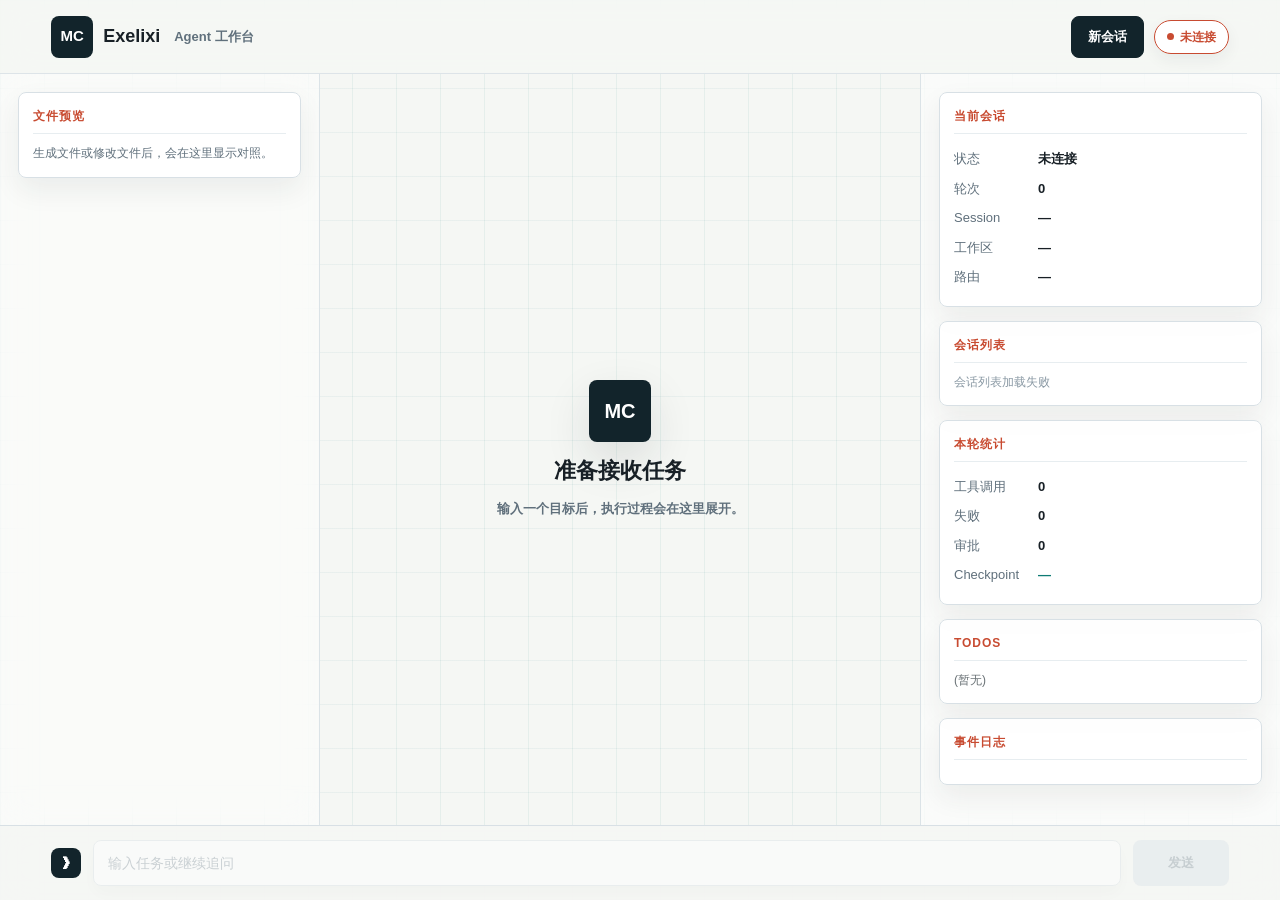
==== web/chat.html @ 1ca197a2 "feat: 集成 Exelixi (MokioAgent) — Agent 策略生成 + 3栏 Web 布局 - 复制 MokioAgent 核心源码到 agent_app/exelixi/ - 新增" ====
<!DOCTYPE html>
<html lang="zh-CN">
<head>
<meta charset="UTF-8">
<meta name="viewport" content="width=device-width,initial-scale=1.0">
<title>Exelixi Web</title>
<style>
/* ── Reset & Base ─────────────────────────────────────── */
*,*::before,*::after{box-sizing:border-box;margin:0;padding:0}
html,body{height:100%;overflow:hidden}
body{
  font-family:system-ui,-apple-system,'Segoe UI',Roboto,'Helvetica Neue',sans-serif;
  font-size:14px;line-height:1.5;
  background:#101113;color:#d7d1c9;
  display:flex;flex-direction:column;
}
::-webkit-scrollbar{width:6px;height:6px}
::-webkit-scrollbar-track{background:#101113}
::-webkit-scrollbar-thumb{background:#3f474b;border-radius:3px}
::-webkit-scrollbar-thumb:hover{background:#5a6468}

/* ── Header ──────────────────────────────────────────── */
#header{
  display:flex;align-items:center;gap:12px;
  padding:8px 16px;height:48px;flex-shrink:0;
  background:#151719;border-bottom:1px solid #2f3437;
}
#header .logo{font-size:20px;color:#7fd6c2;font-weight:700}
#header .title{font-size:16px;font-weight:600;color:#f3ede3}
#header .sub{font-size:12px;color:#9aa4a6;margin-left:4px}
#header .status-badge{
  margin-left:auto;padding:2px 10px;border-radius:10px;
  font-size:11px;font-weight:600;text-transform:uppercase;
}
.status-badge.connecting{background:#f4bf7533;color:#f4bf75}
.status-badge.connected{background:#7fd68a33;color:#7fd68a}
.status-badge.disconnected{background:#ef6f6c33;color:#ef6f6c}
.status-badge.running{background:#7fd6c233;color:#7fd6c2}

/* ── Main Layout ─────────────────────────────────────── */
#main{display:flex;flex:1;min-height:0}
#events{flex:1;overflow-y:auto;padding:0;min-width:0}
#sidebar{
  width:300px;flex-shrink:0;background:#151719;
  border-left:1px solid #2f3437;overflow-y:auto;
  padding:12px 14px;display:flex;flex-direction:column;gap:10px;
}

/* ── Turn Groups ─────────────────────────────────────── */
.turn-group{margin:0;border-bottom:1px solid #25282a}
.turn-group:last-child{border-bottom:none}
.turn-header{
  display:flex;align-items:center;gap:8px;
  padding:6px 16px 4px;font-size:11px;color:#6a7276;
  user-select:none;position:sticky;top:0;z-index:2;
  background:#101113;border-bottom:1px solid #1e2022;
}
.turn-header .turn-dot{width:6px;height:6px;border-radius:50%;background:#3f474b;flex-shrink:0}
.turn-header .turn-dot.active{background:#f4bf75;animation:pulse 1.5s infinite}
.turn-header .turn-dot.done{background:#7fd68a}
@keyframes pulse{0%,100%{opacity:1}50%{opacity:.4}}
.turn-header .turn-label{font-weight:600;color:#9aa4a6}
.turn-header .turn-time{margin-left:auto}
.turn-header .turn-route{color:#7fd6c2;font-size:10px}

/* ── User Message ────────────────────────────────────── */
.user-msg-wrap{padding:8px 16px 4px;display:flex;gap:10px;align-items:flex-start}
.user-msg-wrap .avatar{
  width:28px;height:28px;border-radius:6px;
  background:#f4bf7533;color:#f4bf75;
  display:flex;align-items:center;justify-content:center;
  font-size:13px;font-weight:700;flex-shrink:0;
}
.user-msg-wrap .bubble{
  flex:1;min-width:0;background:#222426;
  border:1px solid #2f3437;border-radius:6px 6px 6px 2px;
  padding:8px 12px;font-size:14px;color:#f3ede3;
  line-height:1.6;white-space:pre-wrap;word-break:break-word;
}
.user-msg-wrap .bubble .msg-meta{
  font-size:11px;color:#6a7276;margin-top:4px;
  display:flex;gap:12px;
}

/* ── Event Area inside turns ─────────────────────────── */
.turn-events{padding:4px 16px 8px}

/* ── Event Cards ─────────────────────────────────────── */
.event-card{
  margin-bottom:6px;border-radius:6px;
  border-left:3px solid #3f474b;
  background:#181a1c;overflow:hidden;
}
.event-card .head{
  display:flex;align-items:center;gap:8px;
  padding:5px 12px;cursor:pointer;
  user-select:none;font-size:12.5px;
}
.event-card .head .icon{font-size:13px;width:16px;text-align:center;flex-shrink:0}
.event-card .head .title{font-weight:500;flex:1;min-width:0;overflow:hidden;text-overflow:ellipsis;white-space:nowrap}
.event-card .head .time{font-size:10px;color:#6a7276;flex-shrink:0}
.event-card .head .expand{color:#6a7276;font-size:11px;transition:transform .15s;flex-shrink:0}
.event-card .head .expand.open{transform:rotate(90deg)}
.event-card .body{
  padding:6px 12px 10px;font-size:12.5px;
  border-top:1px solid #25282a;display:none;
  white-space:pre-wrap;word-break:break-all;
  color:#b7b0a8;max-height:260px;overflow-y:auto;
  line-height:1.6;
}
.event-card .body.open{display:block}

/* event type colors */
.event-card.type-workspace{border-left-color:#7fd6c2}
.event-card.type-intent{border-left-color:#7fd6c2}
.event-card.type-chat{border-left-color:#7fd6c2}
.event-card.type-plan{border-left-color:#f4bf75}
.event-card.type-agent{border-left-color:#c792ea}
.event-card.type-tool_call{border-left-color:#c792ea}
.event-card.type-tool_result{border-left-color:#7fd68a}
.event-card.type-tool_result-error{border-left-color:#ef6f6c}
.event-card.type-handoff{border-left-color:#f4bf75}
.event-card.type-context{border-left-color:#f4bf75}
.event-card.type-memory{border-left-color:#7fd6c2}
.event-card.type-checkpoint{border-left-color:#f4bf75}
.event-card.type-trace{border-left-color:#7fd68a}
.event-card.type-final{border-left-color:#7fd68a}
.event-card.type-verifier{border-left-color:#7fd68a}
.event-card.type-verifier-fail{border-left-color:#ef6f6c}
.event-card.type-search{border-left-color:#7fd6c2}
.event-card.type-session{border-left-color:#7fd6c2}
.event-card.type-error{border-left-color:#ef6f6c}
.event-card.type-done{border-left-color:#7fd68a}

/* table inside event body */
.event-card .body table{border-collapse:collapse;width:100%;margin:4px 0;font-size:11px}
.event-card .body table th,.event-card .body table td{padding:2px 5px;text-align:left;border:1px solid #25282a}
.event-card .body table th{background:#1e2022;color:#9aa4a6;font-weight:600}

/* ── Turn Footer ─────────────────────────────────────── */
.turn-footer{
  padding:4px 16px 8px;font-size:11px;color:#6a7276;
  display:flex;align-items:center;gap:6px;
}
.turn-footer .dot{width:5px;height:5px;border-radius:50%}
.turn-footer .dot.done{background:#7fd68a}
.turn-footer .dot.fail{background:#ef6f6c}

/* ── Sidebar ─────────────────────────────────────────── */
.side-section{margin-bottom:4px}
.side-section h3{
  font-size:11px;font-weight:600;text-transform:uppercase;
  color:#6a7276;margin-bottom:6px;letter-spacing:.5px;
  padding-bottom:4px;border-bottom:1px solid #25282a;
}
.side-row{display:flex;padding:2px 0;font-size:13px}
.side-row .label{color:#9aa4a6;width:90px;flex-shrink:0}
.side-row .value{color:#d7d1c9;word-break:break-all}
.side-row .value.green{color:#7fd68a}
.side-row .value.yellow{color:#f4bf75}
.side-row .value.red{color:#ef6f6c}
.side-row .value.cyan{color:#7fd6c2}

.todo-item{display:flex;gap:6px;padding:2px 0;font-size:12.5px}
.todo-item .mark{width:16px;flex-shrink:0;text-align:center}
.todo-item .todo-text{flex:1;min-width:0}
.todo-item.done .todo-text{text-decoration:line-through;color:#6a7276}
.todo-item.active .mark{color:#f4bf75}
.todo-item.done .mark{color:#7fd68a}
.todo-item.pending .mark{color:#6a7276}

/* event log in sidebar */
#event-log .log-entry{
  font-size:10.5px;padding:1.5px 0;
  color:#6a7276;overflow:hidden;text-overflow:ellipsis;white-space:nowrap;
}
#event-log .log-entry .lt{color:#9aa4a6}

/* ── Input Area ──────────────────────────────────────── */
#input-area{
  display:flex;align-items:center;gap:8px;
  padding:10px 16px;flex-shrink:0;
  background:#151719;border-top:1px solid #2f3437;
}
#input-area .prompt{color:#7fd6c2;font-weight:700;font-size:16px}
#task-input{
  flex:1;background:#1e2022;color:#f3ede3;
  border:1px solid #3f474b;border-radius:6px;
  padding:8px 12px;font-size:14px;outline:none;
  font-family:inherit;
}
#task-input:focus{border-color:#7fd6c2}
#task-input:disabled{opacity:.4}
#send-btn{
  background:#2f3437;color:#d7d1c9;border:none;
  border-radius:6px;padding:8px 16px;
  cursor:pointer;font-size:13px;font-weight:500;
  transition:background .15s;white-space:nowrap;
}
#send-btn:hover:not(:disabled){background:#3f474b}
#send-btn:disabled{opacity:.4;cursor:default}

/* ── Approval Modal ──────────────────────────────────── */
.modal-overlay{
  display:none;position:fixed;inset:0;z-index:1000;
  background:#00000080;align-items:center;justify-content:center;
}
.modal-overlay.open{display:flex}
.modal-box{
  background:#1e2022;border:1px solid #3f474b;
  border-radius:10px;padding:24px;width:520px;max-width:90vw;
  box-shadow:0 8px 32px #00000066;
}
.modal-box h2{font-size:16px;color:#f4bf75;margin-bottom:12px;display:flex;align-items:center;gap:8px}
.modal-box .field{margin-bottom:12px}
.modal-box .field-label{font-size:11px;color:#9aa4a6;text-transform:uppercase;margin-bottom:4px}
.modal-box .field-value{
  background:#101113;border-radius:6px;padding:8px 10px;
  font-family:ui-monospace,'SF Mono','Cascadia Code','Consolas',monospace;
  font-size:13px;white-space:pre-wrap;word-break:break-all;color:#d7d1c9;
}
.modal-box .modal-actions{display:flex;gap:10px;justify-content:flex-end;margin-top:16px}
.modal-box .modal-actions button{
  padding:8px 20px;border:none;border-radius:6px;
  font-size:14px;font-weight:500;cursor:pointer;
}
.btn-approve{background:#7fd68a;color:#101113}
.btn-approve:hover{background:#6bc478}
.btn-reject{background:#ef6f6c;color:#fff}
.btn-reject:hover{background:#e05552}

/* ── Empty State ─────────────────────────────────────── */
.empty-state{
  display:flex;flex-direction:column;align-items:center;
  justify-content:center;height:100%;color:#6a7276;gap:6px;
  padding:20px;
}
.empty-state .big{font-size:42px}
.empty-state .title{font-size:17px;font-weight:600;color:#7fd6c2}
.empty-state .hint{font-size:13px;max-width:380px;text-align:center;line-height:1.6;color:#9aa4a6}
.empty-state .hint kbd{
  background:#25282a;padding:1px 6px;border-radius:4px;
  font-size:12px;font-family:inherit;color:#b7b0a8;
}
.empty-state .shortcuts{
  display:flex;gap:12px;margin-top:4px;flex-wrap:wrap;justify-content:center;
}
.empty-state .shortcuts .sc-item{
  font-size:12px;padding:3px 10px;border-radius:4px;
  background:#1e2022;color:#6a7276;
}

/* ── Session indicator ───────────────────────────────── */
#session-bar{
  display:none;padding:4px 16px;font-size:11px;
  background:#151719;border-bottom:1px solid #2f3437;
  color:#6a7276;gap:16px;align-items:center;
}
#session-bar.show{display:flex}
#session-bar .sb-label{color:#9aa4a6}
#session-bar .sb-value{color:#7fd6c2}

/* ── Responsive ──────────────────────────────────────── */
@media(max-width:768px){
  #sidebar{display:none}
  #header .sub{display:none}
  .user-msg-wrap{padding:8px 10px 2px}
  .turn-events{padding:2px 10px 6px}
}

/* ── Modern workbench refresh ────────────────────────── */
:root{
  --bg:#0f1115;
  --panel:#171a20;
  --panel-2:#1d222b;
  --surface:#222833;
  --surface-soft:#151922;
  --line:#2b3340;
  --line-soft:#222936;
  --text:#edf1f5;
  --muted:#96a1ae;
  --faint:#687482;
  --cyan:#5fd2c2;
  --green:#79d887;
  --amber:#f0bc65;
  --red:#ee746f;
  --violet:#b894f6;
  --blue:#77a7ff;
  --shadow:0 22px 60px #0000004d;
}
body{
  background:
    radial-gradient(circle at top left,#1f3440 0,#12161d 34%,var(--bg) 72%);
  color:var(--text);
}
::-webkit-scrollbar-track{background:transparent}
::-webkit-scrollbar-thumb{background:#3a4654;border-radius:999px}
::-webkit-scrollbar-thumb:hover{background:#4f5d6b}
#header{
  height:64px;
  padding:0 22px;
  gap:10px;
  background:#12161df2;
  border-bottom:1px solid var(--line);
  box-shadow:0 1px 0 #ffffff08 inset;
}
#header .logo{
  width:34px;
  height:34px;
  border-radius:8px;
  display:inline-flex;
  align-items:center;
  justify-content:center;
  background:linear-gradient(145deg,#5fd2c2,#77a7ff);
  color:#081216;
  font-size:16px;
  font-weight:800;
  letter-spacing:0;
  box-shadow:0 10px 28px #5fd2c229;
}
#header .title{font-size:17px;letter-spacing:0;color:var(--text)}
#header .sub{color:var(--muted);font-size:12px}
#header .status-badge{
  display:inline-flex;
  align-items:center;
  gap:6px;
  min-height:26px;
  padding:0 11px;
  border:1px solid currentColor;
  border-radius:999px;
  text-transform:none;
  letter-spacing:0;
}
.status-badge::before{
  content:"";
  width:7px;
  height:7px;
  border-radius:999px;
  background:currentColor;
}
.status-badge.connecting{background:#f0bc651f;color:var(--amber)}
.status-badge.connected{background:#79d8871f;color:var(--green)}
.status-badge.disconnected{background:#ee746f1f;color:var(--red)}
.status-badge.running{background:#5fd2c21f;color:var(--cyan)}
.header-action{
  margin-left:auto;
  height:32px;
  padding:0 12px;
  border:1px solid var(--line);
  border-radius:8px;
  background:#171c25;
  color:var(--text);
  cursor:pointer;
  font:inherit;
  font-size:12px;
}
.header-action:hover{border-color:var(--cyan);color:var(--cyan)}
#header .header-action + .status-badge{margin-left:0}
#session-bar{
  padding:8px 22px;
  background:#141922;
  border-bottom:1px solid var(--line-soft);
  color:var(--muted);
}
#session-bar .sb-value{
  color:var(--cyan);
  font-family:ui-monospace,SFMono-Regular,Menlo,Consolas,monospace;
}
#main{background:#0f111580}
#events{
  padding:18px clamp(12px,2vw,28px);
  scroll-behavior:smooth;
}
#sidebar{
  width:340px;
  padding:18px;
  gap:14px;
  background:#12161df5;
  border-left:1px solid var(--line);
  box-shadow:-18px 0 44px #00000026;
}
.turn-group{
  max-width:980px;
  margin:0 auto 16px;
  border:1px solid var(--line);
  border-radius:8px;
  overflow:hidden;
  background:#141922d9;
  box-shadow:var(--shadow);
}
.turn-header{
  top:-18px;
  padding:10px 14px;
  background:#171d26f7;
  border-bottom:1px solid var(--line-soft);
  color:var(--muted);
}
.turn-header .turn-dot{
  width:8px;
  height:8px;
  background:var(--faint);
}
.turn-header .turn-dot.active{background:var(--amber)}
.turn-header .turn-dot.done{background:var(--green)}
.turn-header .turn-label{font-size:12px;color:var(--text)}
.turn-header .turn-time{font-family:ui-monospace,SFMono-Regular,Menlo,Consolas,monospace}
.turn-header .turn-route{
  color:var(--blue);
  background:#77a7ff1a;
  border:1px solid #77a7ff33;
  border-radius:999px;
  padding:2px 8px;
}
.user-msg-wrap{padding:16px 16px 8px;gap:12px}
.user-msg-wrap .avatar{
  width:32px;
  height:32px;
  border-radius:8px;
  background:#f0bc6526;
  color:var(--amber);
  border:1px solid #f0bc6540;
}
.user-msg-wrap .bubble{
  background:var(--panel-2);
  border:1px solid var(--line);
  border-radius:8px;
  color:var(--text);
  padding:11px 13px;
  box-shadow:0 1px 0 #ffffff08 inset;
}
.user-msg-wrap .bubble .msg-meta{color:var(--faint)}
.turn-events{padding:8px 16px 16px}
.event-card{
  margin-bottom:9px;
  border:1px solid var(--line-soft);
  border-left-width:4px;
  border-radius:8px;
  background:var(--surface-soft);
  box-shadow:0 1px 0 #ffffff08 inset;
}
.event-card .head{
  min-height:40px;
  padding:8px 12px;
  font-size:13px;
}
.event-card .head:hover{background:#ffffff05}
.event-card .head .icon{
  width:22px;
  height:22px;
  border-radius:6px;
  display:inline-flex;
  align-items:center;
  justify-content:center;
  background:#ffffff0a;
  font-size:12px;
}
.event-card .head .title{color:var(--text);font-weight:600}
.event-card .head .visibility-badge{
  flex-shrink:0;
  padding:1px 6px;
  border:1px solid var(--line);
  border-radius:999px;
  color:var(--faint);
  font-size:10px;
}
.event-card .head .time{
  color:var(--faint);
  font-family:ui-monospace,SFMono-Regular,Menlo,Consolas,monospace;
}
.event-card .head .expand{font-size:10px;color:var(--muted)}
.event-card.internal{
  opacity:.72;
  background:#11161d;
}
.event-card.internal .head{
  min-height:32px;
  padding:6px 10px;
}
.event-card.internal .head .title{
  color:var(--muted);
  font-weight:500;
}
.event-card.internal .body{
  color:#aab4bf;
}
.event-card.internal-bucket{
  border-left-color:var(--line);
}
.event-card.internal-bucket .head .icon{
  background:#ffffff08;
}
.progress-card{
  margin:8px 16px 10px;
  padding:12px;
  border:1px solid var(--line);
  border-radius:8px;
  background:#111821;
}
.progress-card .progress-title{
  display:flex;
  justify-content:space-between;
  gap:12px;
  color:var(--text);
  font-size:13px;
  font-weight:700;
}
.progress-card .progress-detail{
  margin-top:8px;
  color:var(--muted);
  font-size:12px;
}
.progress-steps{
  display:grid;
  grid-template-columns:repeat(5,1fr);
  gap:6px;
  margin-top:10px;
}
.progress-step{
  min-width:0;
  padding:6px 7px;
  border:1px solid var(--line-soft);
  border-radius:8px;
  color:var(--faint);
  background:#0f131a;
  font-size:11px;
  text-align:center;
  white-space:nowrap;
  overflow:hidden;
  text-overflow:ellipsis;
}
.progress-step.done{
  border-color:#79d88766;
  color:var(--green);
  background:#79d88714;
}
.progress-step.active{
  border-color:#5fd2c266;
  color:var(--cyan);
  background:#5fd2c214;
}
.assistant-msg-wrap{
  padding:6px 16px 16px;
  display:flex;
  gap:12px;
  align-items:flex-start;
}
.assistant-msg-wrap .avatar{
  width:32px;
  height:32px;
  border-radius:8px;
  display:flex;
  align-items:center;
  justify-content:center;
  flex-shrink:0;
  border:1px solid #5fd2c240;
  background:#5fd2c214;
  color:var(--cyan);
  font-size:12px;
  font-weight:700;
}
.assistant-msg-wrap .bubble{
  flex:1;
  min-width:0;
  background:#171c25;
  border:1px solid var(--line);
  border-radius:8px;
  color:#dce4ec;
  padding:12px 14px;
  line-height:1.65;
  white-space:pre-wrap;
  word-break:break-word;
}
.event-card .body{
  padding:12px 14px 14px;
  background:#0f131a;
  border-top:1px solid var(--line-soft);
  color:#cbd4df;
  font-family:ui-monospace,SFMono-Regular,Menlo,Consolas,monospace;
  font-size:12px;
  line-height:1.65;
  max-height:340px;
}
.event-card.type-workspace,
.event-card.type-intent,
.event-card.type-chat,
.event-card.type-memory,
.event-card.type-search,
.event-card.type-session{border-left-color:var(--cyan)}
.event-card.type-plan,
.event-card.type-handoff,
.event-card.type-context,
.event-card.type-checkpoint{border-left-color:var(--amber)}
.event-card.type-agent,
.event-card.type-tool_call{border-left-color:var(--violet)}
.event-card.type-tool_result,
.event-card.type-trace,
.event-card.type-final,
.event-card.type-verifier,
.event-card.type-done{border-left-color:var(--green)}
.event-card.type-tool_result-error,
.event-card.type-verifier-fail,
.event-card.type-error{border-left-color:var(--red)}
.turn-footer{
  padding:10px 16px 14px;
  color:var(--muted);
  border-top:1px solid var(--line-soft);
}
.turn-footer .dot{width:7px;height:7px}
.turn-footer .dot.done{background:var(--green)}
.turn-footer .dot.fail{background:var(--red)}
.session-separator{
  max-width:980px;
  margin:0 auto 16px;
  padding:10px 14px;
  text-align:center;
  color:var(--muted);
  font-size:12px;
  border:1px dashed var(--line);
  border-radius:8px;
  background:#14192299;
}
.side-section{
  margin:0;
  padding:13px;
  border:1px solid var(--line);
  border-radius:8px;
  background:#171c25;
}
.side-section h3{
  margin-bottom:10px;
  padding-bottom:8px;
  border-bottom:1px solid var(--line-soft);
  color:var(--muted);
  letter-spacing:0;
}
.side-row{
  align-items:flex-start;
  gap:12px;
  padding:5px 0;
}
.side-row .label{width:76px;color:var(--faint)}
.side-row .value{color:var(--text)}
.side-row .value.cyan{color:var(--cyan)}
.todo-item{
  gap:8px;
  padding:6px 0;
  border-bottom:1px solid #ffffff08;
}
.todo-item:last-child{border-bottom:0}
.todo-item .mark{width:18px}
.todo-item.done .todo-text{color:var(--faint)}
.todo-item.active .mark{color:var(--amber)}
.todo-item.done .mark{color:var(--green)}
.todo-item.pending .mark{color:var(--faint)}
#event-log .log-entry{
  padding:4px 0;
  color:var(--muted);
  border-bottom:1px solid #ffffff08;
}
#event-log .log-entry:last-child{border-bottom:0}
#event-log .log-entry .lt{color:var(--cyan)}
.empty-inline{
  color:var(--faint);
  font-size:12px;
}
.session-list{
  display:flex;
  flex-direction:column;
  gap:8px;
}
.session-item{
  width:100%;
  padding:9px;
  border:1px solid var(--line-soft);
  border-radius:8px;
  background:#11161f;
  color:var(--text);
  text-align:left;
  cursor:pointer;
  font:inherit;
}
.session-item:hover{border-color:#5fd2c266;background:#151c27}
.session-item.active{
  border-color:var(--cyan);
  background:#5fd2c214;
}
.session-item .session-title{
  overflow:hidden;
  text-overflow:ellipsis;
  white-space:nowrap;
  font-size:12px;
  font-weight:600;
}
.session-item .session-meta{
  display:flex;
  gap:8px;
  margin-top:4px;
  color:var(--faint);
  font-size:11px;
}
.history-turn{
  max-width:980px;
  margin:0 auto 12px;
  display:flex;
  gap:10px;
  align-items:flex-start;
}
.history-turn .history-role{
  width:34px;
  height:34px;
  border-radius:8px;
  display:flex;
  align-items:center;
  justify-content:center;
  flex:0 0 auto;
  border:1px solid var(--line);
  color:var(--muted);
  background:#171c25;
  font-size:12px;
  font-weight:700;
}
.history-turn.user .history-role{
  color:var(--amber);
  border-color:#f0bc6540;
  background:#f0bc6514;
}
.history-turn.assistant .history-role{
  color:var(--cyan);
  border-color:#5fd2c240;
  background:#5fd2c214;
}
.history-turn .history-bubble{
  flex:1;
  min-width:0;
  padding:11px 13px;
  border:1px solid var(--line);
  border-radius:8px;
  background:#171c25;
  color:#dce4ec;
  line-height:1.65;
  white-space:pre-wrap;
  word-break:break-word;
}
.history-turn .history-meta{
  margin-top:6px;
  color:var(--faint);
  font-size:11px;
}
#input-area{
  padding:14px 22px;
  gap:12px;
  background:#12161df5;
  border-top:1px solid var(--line);
  box-shadow:0 -18px 44px #0000002e;
}
#input-area .prompt{
  width:30px;
  height:30px;
  border-radius:8px;
  display:inline-flex;
  align-items:center;
  justify-content:center;
  background:#5fd2c21a;
  color:var(--cyan);
}
#task-input{
  height:42px;
  background:#171c25;
  border:1px solid var(--line);
  border-radius:8px;
  color:var(--text);
  padding:0 14px;
  box-shadow:0 1px 0 #ffffff08 inset;
}
#task-input::placeholder{color:var(--faint)}
#task-input:focus{
  border-color:var(--cyan);
  box-shadow:0 0 0 3px #5fd2c21f;
}
#send-btn{
  min-width:90px;
  height:42px;
  border-radius:8px;
  background:var(--cyan);
  color:#071312;
  font-weight:700;
  box-shadow:0 12px 28px #5fd2c229;
}
#send-btn:hover:not(:disabled){background:#79dfd1}
#send-btn:disabled{background:#303844;color:var(--faint);box-shadow:none}
.modal-overlay{background:#07090dcc;backdrop-filter:blur(8px)}
.modal-box{
  background:#171c25;
  border:1px solid var(--line);
  border-radius:8px;
  box-shadow:var(--shadow);
}
.modal-box h2{color:var(--amber)}
.modal-box .field-label{color:var(--muted);letter-spacing:0}
.modal-box .field-value{
  background:#0f131a;
  border:1px solid var(--line-soft);
  color:#dce4ec;
}
.btn-approve{background:var(--green);color:#07100a}
.btn-approve:hover{background:#8ee79a}
.btn-reject{background:#ee746f;color:#fff}
.btn-reject:hover{background:#ff8580}
.empty-state{
  min-height:100%;
  height:auto;
  gap:12px;
  color:var(--muted);
}
.empty-state .big{
  width:62px;
  height:62px;
  border-radius:16px;
  display:flex;
  align-items:center;
  justify-content:center;
  background:linear-gradient(145deg,#5fd2c2,#77a7ff);
  color:#071312;
  font-size:20px;
  font-weight:900;
  box-shadow:0 20px 50px #5fd2c229;
}
.empty-state .title{font-size:22px;color:var(--text)}
.empty-state .hint{max-width:430px;color:var(--muted)}
.empty-state .shortcuts .sc-item{
  background:#171c25;
  border:1px solid var(--line);
  border-radius:8px;
  color:var(--muted);
}
.empty-state .hint kbd,
.empty-state .shortcuts kbd{
  background:#0f131a;
  border:1px solid var(--line);
  border-radius:5px;
  color:var(--text);
}
@media(max-width:900px){
  #events{padding:12px}
  #sidebar{display:none}
  #header{padding:0 14px}
  #input-area{padding:12px}
}
@media(max-width:560px){
  #header{height:58px}
  #header .title{font-size:15px}
  #header .status-badge{padding:0 8px;font-size:10px}
  .turn-group{margin-bottom:12px}
  .turn-header{top:-12px;flex-wrap:wrap}
  .turn-header .turn-time{margin-left:0}
  .user-msg-wrap{padding:12px 12px 6px}
  .user-msg-wrap .avatar{display:none}
  .turn-events{padding:6px 12px 12px}
  #input-area .prompt{display:none}
  #send-btn{min-width:76px}
}

/* ── Portfolio-inspired light theme ───────────────────── */
:root{
  color-scheme:light;
  --ink:#182026;
  --muted:#60707c;
  --line:#d8e0e5;
  --panel:#ffffff;
  --soft:#f5f7f4;
  --accent:#0f7b75;
  --accent-2:#c84b31;
  --accent-3:#e8b33d;
  --deep:#12242b;
  --shadow:0 18px 46px rgba(22,36,43,.12);
  --shadow-hover:0 24px 62px rgba(22,36,43,.18);
  --bg:var(--soft);
  --panel-2:#ffffff;
  --surface:#ffffff;
  --surface-soft:#f7faf8;
  --line-soft:#e7edf0;
  --text:var(--ink);
  --faint:#8a99a4;
  --cyan:var(--accent);
  --green:#26845d;
  --amber:var(--accent-3);
  --red:var(--accent-2);
  --violet:#5966a8;
  --blue:#326c9f;
}
html,body{background:var(--soft)}
body{
  color:var(--ink);
  background:
    linear-gradient(90deg,rgba(15,123,117,.07) 1px,transparent 1px),
    linear-gradient(rgba(15,123,117,.055) 1px,transparent 1px),
    var(--soft);
  background-size:44px 44px;
  font-family:"Inter","Segoe UI","PingFang SC","Microsoft YaHei",Arial,sans-serif;
}
::-webkit-scrollbar-thumb{background:#b9c8cf;border-radius:999px}
::-webkit-scrollbar-thumb:hover{background:#8ea3ad}
#header{
  height:74px;
  padding:16px clamp(18px,4vw,64px);
  background:rgba(245,247,244,.88);
  border-bottom:1px solid rgba(216,224,229,.8);
  box-shadow:none;
  backdrop-filter:blur(16px);
}
#header .logo{
  width:42px;
  height:42px;
  border-radius:8px;
  color:#fff;
  background:var(--deep);
  box-shadow:none;
  font-size:15px;
  font-weight:800;
}
#header .title{
  color:var(--ink);
  font-size:18px;
  font-weight:820;
}
#header .sub{
  color:var(--muted);
  font-size:13px;
  font-weight:650;
}
.header-action{
  min-height:42px;
  padding:0 16px;
  border:1px solid var(--deep);
  border-radius:8px;
  background:var(--deep);
  color:#fff;
  font-size:13px;
  font-weight:760;
  transition:transform 180ms ease,box-shadow 180ms ease,background 180ms ease,color 180ms ease;
}
.header-action:hover{
  transform:translateY(-2px);
  border-color:var(--deep);
  color:#fff;
  box-shadow:0 10px 24px rgba(18,36,43,.12);
}
#header .status-badge{
  min-height:34px;
  padding:0 12px;
  border-radius:999px;
  background:#fff;
  font-size:12px;
  font-weight:760;
  box-shadow:0 6px 16px rgba(22,36,43,.06);
}
.status-badge.connecting{background:rgba(232,179,61,.16);color:#8c6613}
.status-badge.connected{background:rgba(15,123,117,.12);color:var(--accent)}
.status-badge.disconnected{background:rgba(200,75,49,.12);color:var(--accent-2)}
.status-badge.running{background:rgba(15,123,117,.16);color:var(--accent)}
#session-bar{
  padding:8px clamp(18px,4vw,64px);
  background:rgba(255,255,255,.74);
  border-bottom:1px solid var(--line);
  color:var(--muted);
}
#session-bar .sb-value{color:var(--accent)}
#main{background:transparent}
#events{
  padding:22px clamp(18px,5vw,72px);
}
#sidebar{
  width:360px;
  padding:18px;
  background:rgba(255,255,255,.54);
  border-left:1px solid rgba(216,224,229,.9);
  box-shadow:none;
  backdrop-filter:blur(16px);
}
.turn-group{
  max-width:1040px;
  border:1px solid var(--line);
  border-radius:8px;
  background:rgba(255,255,255,.9);
  box-shadow:var(--shadow);
  transition:box-shadow 220ms ease,transform 220ms ease,border-color 220ms ease;
}
.turn-group:hover{
  border-color:rgba(15,123,117,.28);
  box-shadow:var(--shadow-hover);
}
.turn-header{
  top:-22px;
  padding:12px 16px;
  background:linear-gradient(135deg,rgba(18,36,43,.96),rgba(15,123,117,.9));
  border-bottom:0;
  color:rgba(255,255,255,.78);
}
.turn-header .turn-dot{background:rgba(255,255,255,.45)}
.turn-header .turn-dot.active{background:var(--accent-3)}
.turn-header .turn-dot.done{background:#8bd3a9}
.turn-header .turn-label{color:#fff;font-weight:800}
.turn-header .turn-route{
  color:#fff;
  background:rgba(255,255,255,.12);
  border-color:rgba(255,255,255,.28);
}
.user-msg-wrap,.assistant-msg-wrap{padding:18px 18px 10px}
.user-msg-wrap .avatar,
.assistant-msg-wrap .avatar{
  border-radius:8px;
  box-shadow:none;
}
.user-msg-wrap .avatar{
  color:#fff;
  border-color:transparent;
  background:linear-gradient(135deg,var(--accent-3),var(--accent-2));
}
.assistant-msg-wrap .avatar{
  color:#fff;
  border-color:transparent;
  background:linear-gradient(135deg,var(--accent),var(--deep));
}
.user-msg-wrap .bubble,
.assistant-msg-wrap .bubble{
  background:#fff;
  border:1px solid var(--line);
  color:#354650;
  box-shadow:0 12px 28px rgba(22,36,43,.07);
}
.assistant-msg-wrap .bubble{background:linear-gradient(135deg,#fff,#f7faf8)}
.assistant-msg-wrap .bubble.markdown-body,.history-bubble.markdown-body{white-space:normal}
.markdown-body{
  line-height:1.65;
  overflow-wrap:anywhere;
}
.markdown-body h1,.markdown-body h2,.markdown-body h3{
  margin:12px 0 8px;
  color:var(--ink);
  font-weight:800;
  line-height:1.25;
}
.markdown-body h1{font-size:20px}
.markdown-body h2{font-size:17px}
.markdown-body h3{font-size:15px}
.markdown-body p{margin:8px 0}
.markdown-body ul,.markdown-body ol{margin:8px 0 8px 20px;padding:0}
.markdown-body li{margin:4px 0}
.markdown-body pre{
  margin:10px 0;
  padding:12px;
  border:1px solid var(--line);
  border-radius:8px;
  background:#f7faf8;
  overflow:auto;
}
.markdown-body code{
  font-family:ui-monospace,SFMono-Regular,Consolas,"Liberation Mono",monospace;
  font-size:.92em;
}
.markdown-body :not(pre)>code{
  padding:1px 5px;
  border:1px solid var(--line);
  border-radius:6px;
  background:#f7faf8;
}
.markdown-body a{color:var(--accent);font-weight:700;text-decoration:none}
.markdown-body a:hover{text-decoration:underline}
.markdown-body img{
  display:block;
  max-width:100%;
  height:auto;
  margin:10px 0;
  border:1px solid var(--line);
  border-radius:8px;
  background:#fff;
}
.markdown-body blockquote{
  margin:10px 0;
  padding:6px 12px;
  border-left:3px solid var(--accent);
  color:var(--muted);
  background:var(--soft);
}
.progress-card{
  margin:10px 18px 12px;
  padding:16px;
  border:1px solid var(--line);
  background:#fff;
  box-shadow:0 12px 28px rgba(22,36,43,.07);
}
.progress-card .progress-title{color:var(--ink)}
.progress-card .progress-detail{color:var(--muted);font-weight:650}
.progress-step{
  border-color:var(--line);
  background:var(--soft);
  color:var(--muted);
  font-weight:760;
}
.progress-step.done{
  border-color:rgba(15,123,117,.26);
  color:var(--accent);
  background:rgba(15,123,117,.08);
}
.progress-step.active{
  border-color:rgba(232,179,61,.56);
  color:#7b5610;
  background:rgba(232,179,61,.16);
}
.turn-events{padding:8px 18px 18px}
.event-card{
  position:relative;
  border:1px solid var(--line);
  border-left-width:4px;
  border-radius:8px;
  background:rgba(255,255,255,.92);
  box-shadow:0 12px 28px rgba(22,36,43,.07);
  transition:transform 220ms ease,box-shadow 220ms ease,border-color 220ms ease;
}
.event-card:hover{
  border-color:rgba(15,123,117,.32);
  box-shadow:var(--shadow-hover);
  transform:translateY(-2px);
}
.event-card .head{min-height:44px;padding:10px 13px}
.event-card .head:hover{background:rgba(15,123,117,.035)}
.event-card .head .icon{
  border-radius:8px;
  background:rgba(15,123,117,.08);
}
.event-card .head .title{color:var(--ink);font-weight:800}
.event-card .head .time{color:var(--faint)}
.event-card .head .visibility-badge{
  border-color:var(--line);
  color:var(--muted);
  background:var(--soft);
  font-weight:800;
}
.event-card .body{
  background:#fbfcfa;
  border-top:1px solid var(--line);
  color:#41535c;
}
.event-card.internal{
  opacity:.86;
  background:#f8faf7;
}
.event-card.internal .head .title{color:var(--muted)}
.event-card.type-workspace,
.event-card.type-intent,
.event-card.type-chat,
.event-card.type-memory,
.event-card.type-search,
.event-card.type-session{border-left-color:var(--accent)}
.event-card.type-plan,
.event-card.type-handoff,
.event-card.type-context,
.event-card.type-checkpoint{border-left-color:var(--accent-3)}
.event-card.type-agent,
.event-card.type-tool_call{border-left-color:#6975b8}
.event-card.type-tool_result,
.event-card.type-trace,
.event-card.type-final,
.event-card.type-verifier,
.event-card.type-done{border-left-color:var(--accent)}
.event-card.type-tool_result-error,
.event-card.type-verifier-fail,
.event-card.type-error{border-left-color:var(--accent-2)}
.turn-footer{
  border-top:1px solid var(--line);
  color:var(--muted);
}
.side-section{
  border:1px solid var(--line);
  border-radius:8px;
  background:rgba(255,255,255,.88);
  box-shadow:0 12px 28px rgba(22,36,43,.07);
}
.side-section h3{
  color:var(--accent-2);
  font-size:12px;
  font-weight:800;
  letter-spacing:.08em;
  text-transform:uppercase;
}
.side-row .label{color:var(--muted)}
.side-row .value{color:var(--ink);font-weight:700}
.side-row .value.cyan{color:var(--accent)}
.session-item{
  border-color:var(--line);
  background:#fff;
  box-shadow:0 8px 18px rgba(22,36,43,.05);
  transition:transform 180ms ease,box-shadow 180ms ease,border-color 180ms ease;
}
.session-item:hover{
  border-color:rgba(15,123,117,.35);
  background:#fff;
  transform:translateY(-2px);
  box-shadow:0 14px 30px rgba(22,36,43,.11);
}
.session-item.active{
  border-color:rgba(15,123,117,.45);
  background:rgba(15,123,117,.07);
}
.session-item .session-title{color:var(--ink)}
.session-item .session-meta{color:var(--muted)}
.todo-item{border-bottom:1px solid rgba(216,224,229,.72)}
.todo-item.done .todo-text{color:var(--muted)}
#event-log .log-entry{
  color:var(--muted);
  border-bottom:1px solid rgba(216,224,229,.72);
}
#event-log .log-entry .lt{color:var(--accent)}
.history-turn .history-role{
  border-color:var(--line);
  border-radius:8px;
  background:#fff;
}
.history-turn.user .history-role{
  color:#fff;
  border-color:transparent;
  background:linear-gradient(135deg,var(--accent-3),var(--accent-2));
}
.history-turn.assistant .history-role{
  color:#fff;
  border-color:transparent;
  background:linear-gradient(135deg,var(--accent),var(--deep));
}
.history-turn .history-bubble{
  border-color:var(--line);
  background:#fff;
  color:#354650;
  box-shadow:0 12px 28px rgba(22,36,43,.07);
}
.history-workflow-card{
  width:min(100%,1040px);
  margin:0 auto 10px;
}
.history-workflow-card .event-card{
  margin-bottom:0;
}
.history-workflow-card .body{
  white-space:pre-wrap;
}
.workflow-event-line{
  padding:8px 0;
  border-bottom:1px solid var(--line);
}
.workflow-event-line:last-child{
  border-bottom:0;
}
.workflow-event-title{
  color:var(--ink);
  font-weight:800;
  margin-bottom:5px;
}
.workflow-event-line pre,
.history-workflow-card .body > pre{
  margin:0;
  white-space:pre-wrap;
  word-break:break-word;
  font:inherit;
  color:var(--muted);
}
#input-area{
  padding:14px clamp(18px,4vw,64px);
  background:rgba(245,247,244,.9);
  border-top:1px solid var(--line);
  box-shadow:none;
  backdrop-filter:blur(16px);
}
#input-area .prompt{
  border-radius:8px;
  color:#fff;
  background:var(--deep);
}
#task-input{
  height:46px;
  border:1px solid var(--line);
  border-radius:8px;
  background:#fff;
  color:var(--ink);
  box-shadow:0 8px 18px rgba(22,36,43,.05);
}
#task-input:focus{
  border-color:var(--accent);
  box-shadow:0 0 0 3px rgba(15,123,117,.12),0 10px 24px rgba(18,36,43,.1);
}
#send-btn{
  height:46px;
  min-width:96px;
  border-radius:8px;
  background:var(--deep);
  color:#fff;
  box-shadow:none;
  transition:transform 180ms ease,box-shadow 180ms ease,background 180ms ease;
}
#send-btn:hover:not(:disabled){
  background:var(--deep);
  transform:translateY(-2px);
  box-shadow:0 10px 24px rgba(18,36,43,.12);
}
#send-btn:disabled{
  background:#d8e0e5;
  color:#81919b;
}
.modal-overlay{background:rgba(18,32,38,.54)}
.modal-box{
  background:#fff;
  border-color:var(--line);
  box-shadow:var(--shadow-hover);
}
.modal-box h2{color:var(--accent-2)}
.modal-box .field-label{color:var(--muted)}
.modal-box .field-value{
  background:var(--soft);
  border:1px solid var(--line);
  color:var(--ink);
}
.modal-textarea{
  width:100%;
  min-height:120px;
  resize:vertical;
  border:1px solid var(--line);
  border-radius:8px;
  padding:10px 12px;
  background:#fff;
  color:var(--ink);
  font:inherit;
  outline:none;
}
.modal-textarea:focus{border-color:var(--accent);box-shadow:0 0 0 3px rgba(15,123,117,.12)}
.btn-approve{background:var(--deep);color:#fff}
.btn-approve:hover{background:var(--accent)}
.btn-reject{background:var(--accent-2)}
.empty-state{color:var(--muted)}
.empty-state .big{
  border-radius:8px;
  background:var(--deep);
  color:#fff;
  box-shadow:var(--shadow);
}
.empty-state .title{color:var(--ink);font-weight:860}
.empty-state .hint{color:var(--muted);font-weight:650}
.session-separator{
  border-color:var(--line);
  background:rgba(255,255,255,.8);
  color:var(--muted);
}
@media(max-width:900px){
  #header{
    height:auto;
    padding:14px 18px;
    flex-wrap:wrap;
  }
  .header-action{margin-left:0}
  #header .status-badge{margin-left:auto}
  #events{padding:16px}
}
@media(max-width:560px){
  #header .sub{display:none}
  #header .status-badge{font-size:11px}
  .progress-steps{grid-template-columns:repeat(2,1fr)}
}

/* ── Layout polish ───────────────────────────────────── */
body{min-width:0}
#main{
  display:grid;
  grid-template-columns:minmax(260px,320px) minmax(0,1fr) minmax(300px,360px);
  gap:0;
}
#events{
  min-width:0;
  padding:
    clamp(18px,3vw,34px)
    clamp(18px,6vw,92px)
    clamp(18px,3vw,34px);
}
#file-preview{
  min-width:0;
  padding:18px;
  background:rgba(255,255,255,.48);
  border-right:1px solid rgba(216,224,229,.9);
  backdrop-filter:blur(16px);
  overflow:auto;
}
#sidebar{
  position:relative;
  width:auto;
  min-width:0;
  max-width:none;
  align-self:stretch;
}
.turn-group,
.history-turn,
.session-separator{
  width:min(100%,1040px);
}
.turn-group{
  margin-left:auto;
  margin-right:auto;
}
.history-turn{
  margin-left:auto;
  margin-right:auto;
}
.side-section{
  padding:14px;
}
.side-row{
  display:grid;
  grid-template-columns:72px minmax(0,1fr);
}
.side-row .label{width:auto}
.side-row .value{
  min-width:0;
  overflow-wrap:anywhere;
}
#event-log{
  max-height:220px;
  overflow:auto;
}
#side-todos{
  max-height:240px;
  overflow:auto;
}
#session-list{
  max-height:300px;
  overflow:auto;
  padding-right:2px;
}
.file-preview-empty{
  color:var(--muted);
  font-size:12px;
  line-height:1.6;
}
.file-preview-item{
  border:1px solid var(--line);
  border-radius:8px;
  background:rgba(255,255,255,.9);
  box-shadow:0 12px 28px rgba(22,36,43,.07);
  margin-bottom:12px;
  overflow:hidden;
}
.file-preview-head{
  padding:10px 12px;
  display:flex;
  align-items:center;
  justify-content:space-between;
  gap:8px;
  border-bottom:1px solid var(--line);
}
.file-preview-title{
  min-width:0;
  font-weight:800;
  color:var(--ink);
  overflow:hidden;
  text-overflow:ellipsis;
  white-space:nowrap;
}
.file-preview-meta{
  flex-shrink:0;
  color:var(--muted);
  font-size:11px;
  font-weight:800;
}
.file-diff-grid{
  display:grid;
  grid-template-columns:minmax(0,1fr) minmax(0,1fr);
  gap:0;
}
.file-diff-col{
  min-width:0;
  border-right:1px solid var(--line);
}
.file-diff-col:last-child{border-right:0}
.file-diff-label{
  padding:6px 8px;
  background:var(--soft);
  color:var(--muted);
  font-size:11px;
  font-weight:800;
  border-bottom:1px solid var(--line);
}
.file-diff-lines{
  margin:0;
  padding:8px;
  min-height:70px;
  max-height:300px;
  overflow:auto;
  white-space:pre-wrap;
  word-break:break-word;
  font:12px/1.5 ui-monospace,SFMono-Regular,Consolas,"Liberation Mono",monospace;
  color:#41535c;
  background:#fff;
}
.file-diff-lines.added{background:rgba(15,123,117,.055)}
.file-diff-lines.removed{background:rgba(200,75,49,.055)}
#user-input-modal{
  inset:auto 0 78px 0;
  height:auto;
  min-height:0;
  padding:0 clamp(18px,4vw,64px);
  background:transparent;
  backdrop-filter:none;
  align-items:flex-end;
  justify-content:center;
  pointer-events:none;
}
#user-input-modal.open{display:flex}
#user-input-modal .modal-box{
  width:min(760px,100%);
  max-width:none;
  max-height:min(54vh,460px);
  overflow:auto;
  padding:16px;
  border-radius:8px;
  pointer-events:auto;
  box-shadow:0 18px 42px rgba(18,36,43,.2);
}
#user-input-modal h2{
  margin-bottom:10px;
  font-size:15px;
}
#user-input-modal .field{
  margin-bottom:10px;
}
#user-input-modal .field-value{
  max-height:110px;
  overflow:auto;
  word-break:break-word;
}
#user-input-modal .modal-textarea{
  min-height:92px;
}
#input-area{
  display:grid;
  grid-template-columns:30px minmax(0,1fr) auto;
  align-items:center;
}
#task-input{
  min-width:0;
  width:100%;
}
@media(max-width:1180px){
  #main{
    grid-template-columns:minmax(0,1fr) 320px;
  }
  #file-preview{
    grid-column:1 / -1;
    border-right:0;
    border-bottom:1px solid var(--line);
    max-height:300px;
  }
  #events{
    padding-left:24px;
    padding-right:24px;
  }
  #sidebar{padding:14px}
}
@media(max-width:980px){
  #main{
    display:flex;
    flex-direction:column;
  }
  #file-preview{
    width:100%;
    max-height:260px;
    border-right:0;
    border-bottom:1px solid var(--line);
  }
  #sidebar{
    order:-1;
    width:100%;
    display:grid;
    grid-template-columns:repeat(2,minmax(0,1fr));
    align-items:start;
    border-left:0;
    border-bottom:1px solid var(--line);
  }
  #event-log,
  #side-todos,
  #session-list{
    max-height:180px;
  }
}
@media(max-width:700px){
  #sidebar{
    display:none;
  }
  #file-preview{
    padding:12px;
  }
  .file-diff-grid{
    grid-template-columns:1fr;
  }
  .file-diff-col{
    border-right:0;
    border-bottom:1px solid var(--line);
  }
  #events{
    padding:12px;
  }
  .turn-group{
    border-radius:8px;
  }
  .progress-card,
  .user-msg-wrap,
  .assistant-msg-wrap,
  .turn-events{
    margin-left:0;
    margin-right:0;
    padding-left:12px;
    padding-right:12px;
  }
  #input-area{
    grid-template-columns:minmax(0,1fr) auto;
  }
  #input-area .prompt{
    display:none;
  }
  #user-input-modal{
    bottom:76px;
    padding:0 12px;
  }
  #user-input-modal .modal-box{
    max-height:56vh;
    padding:14px;
  }
}
@media(max-width:460px){
  #header{
    gap:8px;
  }
  #header .logo{
    width:36px;
    height:36px;
  }
  #header .title{
    font-size:16px;
  }
  .header-action{
    order:3;
    width:100%;
    margin-left:0;
  }
  #header .status-badge{
    margin-left:auto;
  }
  #input-area{
    grid-template-columns:1fr;
  }
  #send-btn{
    width:100%;
  }
}
</style>
</head>
<body>

<!-- Header -->
<header id="header">
  <span class="logo">MC</span>
  <span class="title">Exelixi</span>
  <span class="sub">Agent 工作台</span>
  <button class="header-action" id="new-session-btn" type="button">新会话</button>
  <span class="status-badge disconnected" id="status-badge">未连接</span>
</header>

<!-- Session bar -->
<div id="session-bar"><span class="sb-label">Session:</span><span class="sb-value" id="session-id-display">—</span></div>

<!-- Main -->
<div id="main">
  <aside id="file-preview">
    <div class="side-section">
      <h3>文件预览</h3>
      <div id="file-preview-list">
        <div class="file-preview-empty">生成文件或修改文件后，会在这里显示对照。</div>
      </div>
    </div>
  </aside>
  <div id="events">
    <div class="empty-state" id="empty-state">
      <div class="big">MC</div>
      <div class="title">准备接收任务</div>
      <div class="hint">
        输入一个目标后，执行过程会在这里展开。
      </div>
    </div>
  </div>
  <aside id="sidebar">
    <div class="side-section">
      <h3>当前会话</h3>
      <div class="side-row"><span class="label">状态</span><span class="value" id="side-status">未连接</span></div>
      <div class="side-row"><span class="label">轮次</span><span class="value" id="side-turn">0</span></div>
      <div class="side-row"><span class="label">Session</span><span class="value" id="side-session">—</span></div>
      <div class="side-row"><span class="label">工作区</span><span class="value" id="side-workspace">—</span></div>
      <div class="side-row"><span class="label">路由</span><span class="value" id="side-route">—</span></div>
    </div>
    <div class="side-section">
      <h3>会话列表</h3>
      <div id="session-list" class="session-list"><div class="empty-inline">加载中…</div></div>
    </div>
    <div class="side-section">
      <h3>本轮统计</h3>
      <div class="side-row"><span class="label">工具调用</span><span class="value" id="side-tools">0</span></div>
      <div class="side-row"><span class="label">失败</span><span class="value" id="side-failed">0</span></div>
      <div class="side-row"><span class="label">审批</span><span class="value" id="side-approvals">0</span></div>
      <div class="side-row"><span class="label">Checkpoint</span><span class="value cyan" id="side-checkpoint">—</span></div>
    </div>
    <div class="side-section">
      <h3>Todos</h3>
      <div id="side-todos"><div style="color:#6a7276;font-size:12px">(暂无)</div></div>
    </div>
    <div class="side-section" id="event-log">
      <h3>事件日志</h3>
      <div id="log-entries"></div>
    </div>
  </aside>
</div>

<!-- Input -->
<footer id="input-area">
  <span class="prompt">❯</span>
  <input type="text" id="task-input" placeholder="输入任务或继续追问" autofocus>
  <button id="send-btn" disabled>发送</button>
</footer>

<!-- Approval Modal -->
<div class="modal-overlay" id="approval-modal">
  <div class="modal-box">
    <h2>⚠️ 需要审批</h2>
    <div class="field">
      <div class="field-label">工具</div>
      <div class="field-value" id="approval-tool">BashTool</div>
    </div>
    <div class="field">
      <div class="field-label">命令</div>
      <div class="field-value" id="approval-command"></div>
    </div>
    <div class="field">
      <div class="field-label">风险原因</div>
      <div class="field-value" id="approval-risk"></div>
    </div>
    <div class="modal-actions">
      <button class="btn-reject" id="btn-reject">✕ 拒绝</button>
      <button class="btn-approve" id="btn-approve">✓ 批准</button>
    </div>
  </div>
</div>

<!-- User Input Modal -->
<div class="modal-overlay" id="user-input-modal">
  <div class="modal-box">
    <h2>需要补充信息</h2>
    <div class="field">
      <div class="field-label">问题</div>
      <div class="field-value" id="user-input-question"></div>
    </div>
    <div class="field">
      <div class="field-label">上下文</div>
      <div class="field-value" id="user-input-context"></div>
    </div>
    <div class="field">
      <div class="field-label">回复</div>
      <textarea class="modal-textarea" id="user-input-answer" placeholder="输入补充信息"></textarea>
    </div>
    <div class="modal-actions">
      <button class="btn-reject" id="btn-user-cancel">取消</button>
      <button class="btn-approve" id="btn-user-submit">提交</button>
    </div>
  </div>
</div>

<script>
// ── State ───────────────────────────────────────────────────────────────
const state = {
  ws: null,
  connected: false,
  running: false,
  turn: 0,
  sessionId: '',
  workspace: '',
  route: '',
  toolCalls: 0,
  failedTools: 0,
  approvals: 0,
  checkpoint: '',
  todos: [],
  filePreviews: [],
  sessions: [],
  freshSessionRequested: false,
  internalEvents: 0,
  lastPlanSummary: '',
  approvalPending: null,
  userInputPending: null,
  currentTurnEl: null,    // DOM element for the current turn group
  currentEventsEl: null,  // events container inside current turn
  currentProgressEl: null,
  currentInternalBodyEl: null,
};

// ── DOM refs ────────────────────────────────────────────────────────────
const $ = id => document.getElementById(id);
const eventsEl = $('events');
const emptyState = $('empty-state');
const sessionBar = $('session-bar');
const sessionIdDisplay = $('session-id-display');
const filePreviewList = $('file-preview-list');
const taskInput = $('task-input');
const sendBtn = $('send-btn');
const statusBadge = $('status-badge');
const sessionListEl = $('session-list');

// ── Connection ──────────────────────────────────────────────────────────
function connect() {
  if (state.ws && (state.ws.readyState === WebSocket.OPEN || state.ws.readyState === WebSocket.CONNECTING)) return;
  const proto = location.protocol === 'https:' ? 'wss:' : 'ws:';
  const url = `${proto}//${location.host}/ws`;
  setStatus('connecting');
  const ws = new WebSocket(url);
  state.ws = ws;

  ws.onopen = () => {
    state.connected = true;
    setStatus('connected');
    sendBtn.disabled = false;
    taskInput.disabled = false;
    taskInput.focus();
    loadSessions();
  };

  ws.onclose = () => {
    state.connected = false;
    state.running = false;
    setStatus('disconnected');
    sendBtn.disabled = true;
    taskInput.disabled = true;
    setTimeout(connect, 2000);
  };

  ws.onerror = () => { ws.close(); };

  ws.onmessage = (msg) => {
    try {
      handleEvent(JSON.parse(msg.data));
    } catch (e) {
      console.warn('bad message', msg.data);
    }
  };
}

function setStatus(status) {
  const labels = { connecting: '连接中…', connected: '已连接', disconnected: '未连接', running: '运行中' };
  statusBadge.className = 'status-badge ' + status;
  statusBadge.textContent = labels[status] || status;
  document.getElementById('side-status').textContent = labels[status] || status;
}

// ── Turn Management ─────────────────────────────────────────────────────
function beginTurn(task) {
  state.turn++;
  state.route = '';
  state.toolCalls = 0;
  state.failedTools = 0;
  state.approvals = 0;
  state.checkpoint = '';
  state.todos = [];
  state.filePreviews = [];
  state.internalEvents = 0;
  state.lastPlanSummary = '';
  state.currentInternalBodyEl = null;
  updateSidebar();
  updateFilePreview();

  // Remove empty state
  if (emptyState && emptyState.parentNode) emptyState.remove();

  // Create turn group
  const time = new Date().toLocaleTimeString();
  const turnDiv = document.createElement('div');
  turnDiv.className = 'turn-group';
  turnDiv.dataset.turn = state.turn;
  turnDiv.innerHTML = `
    <div class="turn-header">
      <span class="turn-dot active"></span>
      <span class="turn-label">第 ${state.turn} 轮</span>
      <span class="turn-time">${time}</span>
      <span class="turn-route"></span>
    </div>
    <div class="user-msg-wrap">
      <div class="avatar">U</div>
      <div class="bubble">
        ${escapeHtml(task)}
        <div class="msg-meta">
          <span>${time}</span>
          <span class="turn-ctx"></span>
        </div>
      </div>
    </div>
    <div class="progress-card">
      <div class="progress-title">
        <span>任务进度</span>
        <span class="progress-count">内部 0</span>
      </div>
      <div class="progress-detail">任务已提交，正在判断处理方式。</div>
      <div class="progress-steps">
        <span class="progress-step active" data-step="route">路由</span>
        <span class="progress-step" data-step="plan">计划</span>
        <span class="progress-step" data-step="work">执行</span>
        <span class="progress-step" data-step="verify">验证</span>
        <span class="progress-step" data-step="final">输出</span>
      </div>
    </div>
    <div class="turn-events"></div>
  `;

  eventsEl.appendChild(turnDiv);
  eventsEl.scrollTop = eventsEl.scrollHeight;

  state.currentTurnEl = turnDiv;
  state.currentEventsEl = turnDiv.querySelector('.turn-events');
  state.currentProgressEl = turnDiv.querySelector('.progress-card');
}

function endTurn(status = 'finished') {
  if (!state.currentTurnEl) return;

  // Update header dot
  const dot = state.currentTurnEl.querySelector('.turn-dot');
  if (dot) {
    dot.classList.remove('active');
    dot.classList.add('done');
    if (status !== 'finished') dot.style.background = '#ef6f6c';
  }

  // Update route display
  const routeEl = state.currentTurnEl.querySelector('.turn-route');
  if (routeEl && state.route) {
    routeEl.textContent = state.route;
  }

  // Add turn footer
  const footer = document.createElement('div');
  footer.className = 'turn-footer';
  const statusText = status === 'finished' ? '完成' : status;
  footer.innerHTML = `<span class="dot ${status === 'finished' ? 'done' : 'fail'}"></span> ${statusText}`;
  state.currentTurnEl.appendChild(footer);

  eventsEl.scrollTop = eventsEl.scrollHeight;
}

function beginNewSession() {
  state.freshSessionRequested = true;
  clearConversation({ showEmpty: true });

  // Create a visual separator
  const sep = document.createElement('div');
  sep.className = 'session-separator';
  sep.textContent = '新会话';
  if (emptyState && emptyState.parentNode) {
    eventsEl.insertBefore(sep, emptyState);
  } else {
    eventsEl.appendChild(sep);
  }

  // Reset state
  state.sessionId = '';
  state.workspace = '';
  state.turn = 0;
  state.route = '';
  state.toolCalls = 0;
  state.failedTools = 0;
  state.approvals = 0;
  state.checkpoint = '';
  state.todos = [];
  state.filePreviews = [];
  state.currentTurnEl = null;
  state.currentEventsEl = null;
  updateSidebar();
  updateFilePreview();
  renderSessionList();
  sessionBar.classList.remove('show');
}

// ── Run Command ─────────────────────────────────────────────────────────
function sendRun(task) {
  if (!state.ws || state.ws.readyState !== WebSocket.OPEN) return;

  if (task === '/new') {
    beginNewSession();
    return;
  }

  state.running = true;
  state.freshSessionRequested = false;
  setStatus('running');
  sendBtn.disabled = true;
  taskInput.disabled = true;

  beginTurn(task);

  state.ws.send(JSON.stringify({
    type: 'run',
    task: task,
    workspace: state.workspace || undefined,
    approval_mode: 'inline',
    checkpoint_mode: 'light',
    trace_mode: 'on',
  }));
}

// ── Event Handling ──────────────────────────────────────────────────────
function handleEvent(data) {
  const type = data.type;

  if (type === 'workspace') {
    state.workspace = data.path || '';
    updateSidebar();
    return;
  }

  if (type === '__ready__') {
    state.running = false;
    setStatus('connected');
    sendBtn.disabled = false;
    taskInput.disabled = false;
    taskInput.focus();
    loadSessions();
    return;
  }

  if (type === 'approval_request') {
    showApprovalModal(data);
    return;
  }

  if (type === 'user_input_request') {
    showUserInputModal(data);
    return;
  }

  if (type === 'error') {
    addEventCard('error', 'Error', { body: data.message || '', icon: '!' });
    return;
  }

  if (type === '__done__') {
    const status = data.status || 'finished';
    endTurn(status);
    state.running = false;
    return;
  }

  if (type === 'graph_event') {
    handleGraphEvent(data.event || data);
    return;
  }

  if (type === 'custom_event') {
    handleCustomEvent(data.event || data);
    return;
  }

  addEventCard('event', 'Event', { body: JSON.stringify(data, null, 2), icon: '·' });
}

function handleGraphEvent(payload) {
  if (!payload || typeof payload !== 'object') return;
  const node = Object.keys(payload)[0];
  const update = payload[node];
  if (!update || typeof update !== 'object') return;

  switch (node) {
    case 'planner': renderPlan(update); break;
    case 'codeAgent': case 'actor': renderAgentSummary(node, update); break;
    case 'verifier': renderVerifier(update); break;
    case 'final': renderFinal(update); break;
    case 'context_monitor': renderContextMonitor(update); break;
    case 'context_compressor': renderContextCompression(update); break;
    case 'memory_snapshot': renderMemorySnapshot(update); break;
    default: addEventCard('event', node, { body: JSON.stringify(update, null, 2), icon: '·', internal: true });
  }

  if (update.todos) state.todos = update.todos;
  updateSidebar();
}

function handleCustomEvent(event) {
  if (!event || typeof event !== 'object') return;
  const et = event.type;

  switch (et) {
    case 'intent_decision': {
      const route = event.route || 'workflow';
      updateRouteDisplay(route);
      updateProgress('route', route === 'chat' ? '进入轻量对话。' : '进入工作流，准备规划任务。');
      addEventCard('intent', `路由判断 · ${route}`, {
        body: `Route: ${route}\nConfidence: ${event.confidence || 0}\nReason: ${(event.reason || '').slice(0, 600)}`,
        icon: route === 'chat' ? '💬' : '⚙',
        collapsed: true,
      });
      break;
    }
    case 'chat_response': {
      const resp = event.response || '';
      updateProgress('final', '已生成回复。');
      addAssistantMessage(resp);
      addEventCard('chat', 'Exelixi', {
        body: `${resp}\n\nmode: ${event.mode || 'lightweight'} | reason: ${event.reason || ''}`,
        icon: '💬', collapsed: true, internal: true,
      });
      break;
    }
    case 'session_started': {
      state.sessionId = event.session_id || '';
      state.turn = event.turn_index || 0;
      state.workspace = event.workspace || state.workspace;
      updateSidebar();
      renderSessionList();
      // Show session bar
      sessionIdDisplay.textContent = event.session_id || '—';
      sessionBar.classList.add('show');
      break;
    }
    case 'session_turn_started': {
      state.turn = event.turn || state.turn;
      updateSidebar();
      updateCurrentTurnLabel();
      break;
    }
    case 'session_turn_saved': {
      state.route = event.route || state.route;
      updateSidebar();
      updateRouteDisplay(state.route);
      updateCurrentTurnLabel();
      updateProgress('final', '结果已保存，正在刷新对话。');
      loadSessions({ refreshActive: true });
      break;
    }
    case 'plan_snapshot': case 'todo_update': {
      if (event.todos) state.todos = event.todos;
      updateSidebar();
      if (et === 'plan_snapshot') {
        const summary = event.plan_summary || '计划已更新。';
        updateProgress('plan', summary);
        const hasTodos = Array.isArray(event.todos) && event.todos.length > 0;
        if (summary === state.lastPlanSummary || !hasTodos) {
          addInternalEvent('📋', '计划快照', buildPlanBody(event));
          break;
        }
        state.lastPlanSummary = summary;
      } else {
        updateProgress('work', '任务清单已更新。');
      }
      addEventCard('plan', et === 'plan_snapshot' ? '计划快照' : 'Todo 更新', {
        body: buildPlanBody(event),
        icon: '📋',
        collapsed: et !== 'plan_snapshot',
        internal: et === 'todo_update',
      });
      break;
    }
    case 'tool_call': {
      state.toolCalls++;
      updateSidebar();
      updateProgress('work', `正在执行：${event.name || 'tool'}`);
      addEventCard('tool_call', `${event.node || 'agent'} · ${event.name || 'tool'}`, {
        body: formatToolArgs(event.name || '', event.args), icon: '🔧',
      });
      break;
    }
    case 'tool_result': {
      const result = event.result || {};
      const ok = result.ok !== false;
      if (!ok) state.failedTools++;
      updateSidebar();
      captureFilePreview(event.name || '', result);
      updateProgress(ok ? 'work' : 'verify', ok ? `完成：${event.name || 'tool'}` : `失败：${event.name || 'tool'}`);
      addEventCard(ok ? 'tool_result' : 'tool_result-error', `工具返回 · ${event.name || 'tool'}`, {
        body: formatToolResult(result), icon: ok ? '✓' : '✕',
      });
      break;
    }
    case 'handoff': {
      updateProgress('work', `${event.to || 'agent'} 正在处理任务。`);
      addEventCard('handoff', `交接 · ${event.from || 'agent'} → ${event.to || 'agent'}`, {
        body: (event.task || event.instruction || '').slice(0, 500), icon: '↪',
      });
      break;
    }
    case 'handoff_result': {
      updateProgress('work', `${event.from || 'agent'} 已返回结果。`);
      addEventCard('handoff', `返回 · ${event.from || 'agent'}`, {
        body: (event.summary || event.result || '').slice(0, 600), icon: '↩',
      });
      break;
    }
    case 'search_results': case 'search_summary': {
      const sources = Array.isArray(event.sources) ? event.sources : [];
      const answer = event.answer || event.summary || '';
      addEventCard('search', '搜索结果', {
        body: `${answer.slice(0, 500)}\n\n来源: ${sources.length}\n${
          sources.slice(0, 5).map((s, i) => `${i+1}. ${s.title || '—'} ${s.url || ''}`).join('\n')
        }`, icon: '🔍',
      });
      break;
    }
    case 'memory_snapshot': {
      const layers = event.layers || {};
      addEventCard('memory', '记忆快照', {
        body: `规则: ${shrink(layers.rules, 180)}\n工作记忆: ${shrink(layers.working_memory, 220)}\n历史: ${shrink(layers.history_summary_store, 220)}\ntodos=${event.todo_count||0} sources=${event.source_count||0}`,
        icon: '🧠',
      });
      break;
    }
    case 'context_monitor': {
      const tokens = event.context_token_count ?? event.token_count ?? 0;
      const limit = event.context_token_limit ?? event.token_limit ?? 0;
      const compress = event.context_should_compress ?? event.should_compress ?? false;
      updateProgress(event.context_next_node || 'verify', compress ? '上下文较大，准备压缩。' : '检查上下文并进入下一步。');
      addEventCard('context', '上下文监视', {
        body: `Tokens: ${tokens} / ${limit}\nCompress: ${compress}`, icon: compress ? '⚠' : '📊',
      });
      break;
    }
    case 'context_compression': {
      const comps = Array.isArray(event.compression_events) ? event.compression_events : [event];
      const last = comps[comps.length - 1];
      addEventCard('context', '上下文压缩', {
        body: `Tokens: ${last.before_tokens} → ${last.after_tokens}\nRemoved: ${last.removed_messages}\n${shrink(last.summary, 500)}`,
        icon: '🗜',
      });
      break;
    }
    case 'checkpoint_saved': {
      state.checkpoint = event.path || '';
      updateSidebar();
      addEventCard('checkpoint', '检查点已保存', {
        body: `Status: ${event.status}\nPath: ${event.path}\n${event.resume_command || ''}`, icon: '💾',
      });
      break;
    }
    case 'checkpoint_resumed': {
      addEventCard('checkpoint', '检查点已恢复', {
        body: `Workspace: ${event.workspace}\nFallback: ${event.fallback}`, icon: '📂',
      });
      break;
    }
    case 'trace_summary': {
      const nodes = event.node_visits || {};
      const nodeText = Object.entries(nodes).map(([k, v]) => `${k}:${v}`).join(', ') || '(none)';
      updateProgress('final', `工作流${event.status || 'finished'}。`);
      addEventCard('trace', '运行摘要', {
        body: `Trace: ${event.trace_id}\nStatus: ${event.status}\nNodes: ${nodeText}\nTools: ${event.tool_calls||0} / ${event.failed_tool_calls||0} failed`,
        icon: '📋', collapsed: true, internal: true,
      });
      break;
    }
    default: {
      if (['session_started','session_turn_started','memory_snapshot'].includes(et)) return;
      addEventCard('event', et, { body: shrink(event, 1000), icon: '·' });
    }
  }
}

function updateRouteDisplay(route) {
  if (!state.currentTurnEl) return;
  const el = state.currentTurnEl.querySelector('.turn-route');
  if (el) el.textContent = route === 'workflow' ? '工作流' : route === 'chat' ? '对话' : route;
}

function updateCurrentTurnLabel() {
  if (!state.currentTurnEl || !state.turn) return;
  const el = state.currentTurnEl.querySelector('.turn-label');
  if (el) el.textContent = `第 ${state.turn} 轮`;
  state.currentTurnEl.dataset.turn = state.turn;
}

function updateProgress(stage, detail = '') {
  if (!state.currentProgressEl) return;
  const aliases = {
    planner: 'plan',
    verifier: 'verify',
    final: 'final',
    codeAgent: 'work',
    actor: 'work',
    context_monitor: 'verify',
    context_compressor: 'verify',
  };
  stage = aliases[stage] || stage;
  const order = ['route', 'plan', 'work', 'verify', 'final'];
  const activeIndex = Math.max(0, order.indexOf(stage));
  state.currentProgressEl.querySelectorAll('.progress-step').forEach(step => {
    const idx = order.indexOf(step.dataset.step);
    step.classList.toggle('done', idx < activeIndex);
    step.classList.toggle('active', idx === activeIndex);
  });
  const detailEl = state.currentProgressEl.querySelector('.progress-detail');
  if (detailEl && detail) detailEl.textContent = detail;
  const countEl = state.currentProgressEl.querySelector('.progress-count');
  if (countEl) countEl.textContent = `内部 ${state.internalEvents}`;
}

function addAssistantMessage(content) {
  if (!state.currentTurnEl || !content) return;
  let wrap = state.currentTurnEl.querySelector('.assistant-msg-wrap.final-answer');
  if (!wrap) {
    wrap = document.createElement('div');
    wrap.className = 'assistant-msg-wrap final-answer';
    wrap.innerHTML = '<div class="avatar">AI</div><div class="bubble"></div>';
    state.currentTurnEl.appendChild(wrap);
  }
  const bubble = wrap.querySelector('.bubble');
  bubble.classList.add('markdown-body');
  bubble.innerHTML = renderMarkdown(content);
  eventsEl.scrollTop = eventsEl.scrollHeight;
}

// ── Renderers ───────────────────────────────────────────────────────────
function renderPlan(update) {
  updateProgress('plan', update.plan_summary || '规划已生成。');
  addEventCard('plan', '规划器', { body: buildPlanBody(update), icon: '📋', collapsed: false });
}
function renderAgentSummary(node, update) {
  updateProgress('work', `${node} 已完成阶段性工作。`);
  const summary = update.code_agent_summary || update.last_actor_summary || JSON.stringify(update);
  addEventCard('agent', `${node} 摘要`, { body: shrink(summary, 1200), icon: '🤖' });
}
function renderVerifier(update) {
  updateProgress('verify', update.passed ? '验证通过。' : '验证未通过，准备修复。');
  const passed = update.passed;
  const checks = Array.isArray(update.verification_checks) ? update.verification_checks : [];
  const lines = [];
  if (update.verifier_summary) lines.push(update.verifier_summary.slice(0, 500));
  for (const c of checks.slice(0, 8)) {
    lines.push(`${c.passed ? '✅ PASS' : '❌ FAIL'}: ${c.name} — ${shrink(c.detail, 160)}`);
  }
  lines.push(`passed=${passed} | attempts=${update.attempts}`);
  addEventCard(passed ? 'verifier' : 'verifier-fail', '验证器', { body: lines.join('\n'), icon: passed ? '✅' : '❌', collapsed: false });
}
function renderFinal(update) {
  const answer = update.final_answer || JSON.stringify(update);
  updateProgress('final', '最终结果已生成。');
  addAssistantMessage(answer);
  addEventCard('final', '最终结果', { body: shrink(answer, 2000), icon: '✅', collapsed: false });
}
function renderContextMonitor(update) {
  const tokens = update.context_token_count ?? update.token_count ?? 0;
  const limit = update.context_token_limit ?? update.token_limit ?? 0;
  const compress = update.context_should_compress ?? update.should_compress ?? false;
  updateProgress(update.context_next_node || 'verify', compress ? '上下文较大，准备压缩。' : '检查上下文并进入下一步。');
  addEventCard('context', '上下文监视', { body: `Tokens: ${tokens} / ${limit}\nCompress: ${compress}`, icon: compress ? '⚠' : '📊' });
}
function renderContextCompression(update) {
  const comps = Array.isArray(update.compression_events) ? update.compression_events : [update];
  const last = comps[comps.length - 1];
  updateProgress('verify', '上下文已压缩，继续验证。');
  addEventCard('context', '上下文压缩', { body: `Tokens: ${last.before_tokens} → ${last.after_tokens}\nRemoved: ${last.removed_messages}\n${shrink(last.summary, 500)}`, icon: '🗜' });
}
function renderMemorySnapshot(update) {
  const layers = update.layers || {};
  addEventCard('memory', '记忆快照', { body: `规则: ${shrink(layers.rules, 180)}\n工作记忆: ${shrink(layers.working_memory, 220)}\n历史: ${shrink(layers.history_summary_store, 220)}\ntodos=${update.todo_count||0}`, icon: '🧠' });
}

// ── Helpers ─────────────────────────────────────────────────────────────
function buildPlanBody(update) {
  const lines = [];
  if (update.plan_summary) lines.push(update.plan_summary.slice(0, 500));
  const todos = Array.isArray(update.todos) ? update.todos : [];
  if (todos.length) {
    const counts = {};
    todos.forEach(t => { const s = t.status || 'pending'; counts[s] = (counts[s]||0) + 1; });
    lines.push(`Todos: ${Object.entries(counts).map(([k,v]) => `${k}:${v}`).join(', ')}`);
    todos.slice(0, 8).forEach(t => {
      lines.push(`  ${t.status === 'completed' ? '✅' : t.status === 'in_progress' ? '🔄' : '⬜'} ${t.content || t.description || ''}`);
    });
    if (todos.length > 8) lines.push(`  … ${todos.length - 8} more`);
  }
  return lines.join('\n');
}
function formatArgs(args) {
  if (!args) return '(无参数)';
  if (typeof args === 'string') return shrink(args, 900);
  return shrink(JSON.stringify(args, null, 2), 900);
}
function formatToolArgs(toolName, args) {
  if (isFileMutationTool(toolName) && args && typeof args === 'object') {
    const fileName = String(args.file_path || args.path || '').split(/[\\/]/).pop() || '(unknown)';
    const action = toolName === 'FileWriteTool' ? '准备写入文件' : '准备修改文件';
    const lines = [`${action}: ${fileName}`];
    if (toolName === 'FileEditTool') lines.push('变更内容将在左侧文件预览显示');
    if (toolName === 'FileWriteTool') lines.push('文件内容将在左侧文件预览显示');
    return lines.join('\n');
  }
  return formatArgs(args);
}
function formatToolResult(result) {
  if (!result || typeof result !== 'object') return shrink(result, 700);
  if (isFileMutationResult(result)) {
    const fileName = String(result.path || '').split(/[\\/]/).pop() || String(result.path || 'file');
    const action = result.type === 'create' ? '生成文件' : '修改文件';
    const lines = [
      `ok: ${result.ok !== false}`,
      `${action}: ${fileName}`,
    ];
    if (result.lines !== undefined) lines.push(`lines: ${result.lines}`);
    if (result.replacements !== undefined) lines.push(`replacements: ${result.replacements}`);
    if (result.error) lines.push(`error: ${result.error}`);
    if (result.diff) lines.push('diff: 已移至左侧文件预览');
    return lines.join('\n');
  }
  const keys = ['ok','exit_code','timed_out','duration_ms','error','path','stdout_path'];
  const lines = keys.filter(k => k in result).map(k => `${k}: ${result[k]}`);
  if (result.stdout) lines.push('stdout:\n' + shrink(result.stdout, 500));
  if (result.stderr) lines.push('stderr:\n' + shrink(result.stderr, 500));
  return lines.join('\n') || shrink(result, 700);
}
function isFileMutationTool(toolName) {
  return toolName === 'FileWriteTool' || toolName === 'FileEditTool';
}
function isFileMutationResult(result) {
  if (!result || typeof result !== 'object') return false;
  return Boolean(result.diff && result.path && ('lines' in result || 'replacements' in result || result.type));
}
function captureFilePreview(toolName, result) {
  if (!isFileMutationResult(result)) return;
  const fileName = String(result.path || '').split(/[\\/]/).pop() || String(result.path || 'file');
  const filePath = String(result.path || fileName);
  const action = result.type === 'create' ? '生成' : '修改';
  const parsed = parseUnifiedDiff(result.diff || '');
  state.filePreviews.unshift({
    toolName,
    path: filePath,
    fileName,
    action,
    meta: result.lines !== undefined ? `${result.lines} 行` : result.replacements !== undefined ? `${result.replacements} 处替换` : '',
    before: parsed.before,
    after: parsed.after,
  });
  state.filePreviews = state.filePreviews.slice(0, 12);
  updateFilePreview();

  // 通知父页面：文件已创建/修改（用于中栏浮动预览）
  try {
    if (window.parent && window.parent !== window) {
      window.parent.postMessage({
        type: 'preview-file',
        name: fileName,
        path: filePath,
        content: parsed.after,
        action: action,
      }, window.location.origin);
      // 如果文件在 Agent_strategy/ 目录下，发送策略创建通知
      if (filePath.includes('Agent_strategy') && action === '生成') {
        window.parent.postMessage({
          type: 'strategy-created',
          name: fileName,
          path: filePath,
        }, window.location.origin);
      }
    }
  } catch (_) { /* 跨域时静默 */ }
}
function parseUnifiedDiff(diff) {
  const before = [];
  const after = [];
  const lines = String(diff || '').split('\n');
  for (const line of lines) {
    if (!line || line.startsWith('---') || line.startsWith('+++') || line.startsWith('@@')) continue;
    if (line.startsWith('-')) {
      before.push(line.slice(1));
    } else if (line.startsWith('+')) {
      after.push(line.slice(1));
    } else if (line.startsWith(' ')) {
      before.push(line.slice(1));
      after.push(line.slice(1));
    }
  }
  return {
    before: before.join('\n') || '(新建文件)',
    after: after.join('\n') || '(无新内容)',
  };
}
function updateFilePreview() {
  if (!filePreviewList) return;
  if (!state.filePreviews.length) {
    filePreviewList.innerHTML = '<div class="file-preview-empty">生成文件或修改文件后，会在这里显示对照。</div>';
    return;
  }
  filePreviewList.innerHTML = state.filePreviews.map(item => `
    <div class="file-preview-item">
      <div class="file-preview-head">
        <div class="file-preview-title" title="${escapeAttr(item.path)}">${escapeHtml(item.fileName)}</div>
        <div class="file-preview-meta">${escapeHtml(item.action)}${item.meta ? ' · ' + escapeHtml(item.meta) : ''}</div>
      </div>
      <div class="file-diff-grid">
        <div class="file-diff-col">
          <div class="file-diff-label">修改前</div>
          <pre class="file-diff-lines removed">${escapeHtml(item.before)}</pre>
        </div>
        <div class="file-diff-col">
          <div class="file-diff-label">修改后</div>
          <pre class="file-diff-lines added">${escapeHtml(item.after)}</pre>
        </div>
      </div>
    </div>
  `).join('');
}
function shrink(value, limit = 260) {
  const text = typeof value === 'string' ? value : JSON.stringify(value);
  return text.length <= limit ? text : text.slice(0, Math.max(0, limit - 3)) + '…';
}
function escapeHtml(str) { const d = document.createElement('div'); d.textContent = str; return d.innerHTML; }
function escapeAttr(str) { return escapeHtml(str).replace(/"/g, '&quot;'); }
function safeUrl(url) {
  const value = String(url || '').trim();
  if (/^(https?:|mailto:)/i.test(value)) return value;
  if (/^[./#]/.test(value)) return value;
  return '#';
}
function renderInlineMarkdown(text) {
  let html = escapeHtml(text);
  html = html.replace(/`([^`]+)`/g, '<code>$1</code>');
  html = html.replace(/\*\*([^*]+)\*\*/g, '<strong>$1</strong>');
  html = html.replace(/__([^_]+)__/g, '<strong>$1</strong>');
  html = html.replace(/\*([^*\n]+)\*/g, '<em>$1</em>');
  html = html.replace(/_([^_\n]+)_/g, '<em>$1</em>');
  html = html.replace(/!\[([^\]]*)\]\(([^)]+)\)/g, (_, alt, url) => {
    const src = escapeAttr(safeUrl(url));
    return `<img src="${src}" alt="${escapeAttr(alt)}" loading="lazy">`;
  });
  html = html.replace(/\[([^\]]+)\]\(([^)]+)\)/g, (_, label, url) => {
    const href = escapeAttr(safeUrl(url));
    return `<a href="${href}" target="_blank" rel="noopener noreferrer">${label}</a>`;
  });
  return html;
}
function renderMarkdown(markdown) {
  const text = String(markdown || '').replace(/\r\n/g, '\n');
  const blocks = [];
  const stash = code => {
    const id = `@@CODE${blocks.length}@@`;
    blocks.push(code);
    return id;
  };
  const withoutCode = text.replace(/```([\w-]*)\n?([\s\S]*?)```/g, (_, lang, code) => {
    const cls = lang ? ` class="language-${escapeAttr(lang)}"` : '';
    return stash(`<pre><code${cls}>${escapeHtml(code.replace(/\n$/, ''))}</code></pre>`);
  });
  const lines = withoutCode.split('\n');
  const out = [];
  let para = [];
  let list = null;
  const closePara = () => {
    if (!para.length) return;
    out.push(`<p>${renderInlineMarkdown(para.join(' '))}</p>`);
    para = [];
  };
  const closeList = () => {
    if (!list) return;
    out.push(`<${list.type}>${list.items.map(item => `<li>${renderInlineMarkdown(item)}</li>`).join('')}</${list.type}>`);
    list = null;
  };

  for (const line of lines) {
    if (/^@@CODE\d+@@$/.test(line.trim())) {
      closePara(); closeList();
      const idx = Number(line.trim().match(/\d+/)[0]);
      out.push(blocks[idx]);
      continue;
    }
    if (!line.trim()) {
      closePara(); closeList();
      continue;
    }
    const heading = line.match(/^(#{1,3})\s+(.+)$/);
    if (heading) {
      closePara(); closeList();
      const level = heading[1].length;
      out.push(`<h${level}>${renderInlineMarkdown(heading[2])}</h${level}>`);
      continue;
    }
    const quote = line.match(/^>\s+(.+)$/);
    if (quote) {
      closePara(); closeList();
      out.push(`<blockquote>${renderInlineMarkdown(quote[1])}</blockquote>`);
      continue;
    }
    const bullet = line.match(/^\s*[-*]\s+(.+)$/);
    const ordered = line.match(/^\s*\d+\.\s+(.+)$/);
    if (bullet || ordered) {
      closePara();
      const type = bullet ? 'ul' : 'ol';
      if (!list || list.type !== type) closeList();
      if (!list) list = { type, items: [] };
      list.items.push((bullet || ordered)[1]);
      continue;
    }
    para.push(line.trim());
  }
  closePara(); closeList();
  return out.join('');
}

// ── DOM: Add Event Card to Current Turn ─────────────────────────────────
function addEventCard(type, title, opts = {}) {
  const { body = '', icon = '·' } = opts;
  if (!state.currentEventsEl) return;

  const internal = opts.internal ?? isInternalEvent(type, title);
  if (internal && !opts.forceVisible) {
    addInternalEvent(icon, title, body);
    return;
  }
  const collapsed = opts.collapsed ?? defaultCollapsed(type, internal);
  const time = new Date().toLocaleTimeString();
  const typeClass = 'type-' + type;
  const card = document.createElement('div');
  card.className = `event-card ${typeClass} ${internal ? 'internal' : 'visible'}`;
  card.innerHTML = `
    <div class="head">
      <span class="icon">${icon}</span>
      <span class="title">${escapeHtml(title)}</span>
      ${internal ? '<span class="visibility-badge">内部</span>' : ''}
      <span class="time">${time}</span>
      <span class="expand">▶</span>
    </div>
    <div class="body">${escapeHtml(body)}</div>
  `;

  const head = card.querySelector('.head');
  const bodyEl = card.querySelector('.body');
  const expand = card.querySelector('.expand');
  head.addEventListener('click', () => {
    const isOpen = bodyEl.classList.toggle('open');
    expand.classList.toggle('open', isOpen);
  });
  if (!collapsed) { bodyEl.classList.add('open'); expand.classList.add('open'); }

  state.currentEventsEl.appendChild(card);
  eventsEl.scrollTop = eventsEl.scrollHeight;

  // sidebar log
  addLogEntry(icon, title);
}

function addInternalEvent(icon, title, body = '') {
  if (!state.currentEventsEl) return;
  state.internalEvents++;
  updateProgress(currentProgressStage(), currentProgressDetail());
  if (!state.currentInternalBodyEl) {
    const card = document.createElement('div');
    card.className = 'event-card internal internal-bucket';
    card.innerHTML = `
      <div class="head">
        <span class="icon">·</span>
        <span class="title">内部流程</span>
        <span class="visibility-badge">折叠</span>
        <span class="time"></span>
        <span class="expand">▶</span>
      </div>
      <div class="body"></div>
    `;
    const head = card.querySelector('.head');
    const bodyEl = card.querySelector('.body');
    const expand = card.querySelector('.expand');
    const toggleWorkflow = () => {
      const isOpen = bodyEl.classList.toggle('open');
      expand.classList.toggle('open', isOpen);
    };
    head.addEventListener('click', toggleWorkflow);
    state.currentEventsEl.appendChild(card);
    state.currentInternalBodyEl = bodyEl;
  }
  const bucket = state.currentInternalBodyEl.closest('.event-card');
  if (bucket) {
    const titleEl = bucket.querySelector('.title');
    const timeEl = bucket.querySelector('.time');
    if (titleEl) titleEl.textContent = `内部流程 · ${state.internalEvents}`;
    if (timeEl) timeEl.textContent = new Date().toLocaleTimeString();
  }
  const time = new Date().toLocaleTimeString();
  const text = `${time} ${icon} ${title}${body ? '\n' + shrink(body, 280) : ''}`;
  const line = document.createElement('div');
  line.textContent = text;
  state.currentInternalBodyEl.appendChild(line);
  while (state.currentInternalBodyEl.children.length > 80) {
    state.currentInternalBodyEl.removeChild(state.currentInternalBodyEl.firstChild);
  }
}

function currentProgressStage() {
  if (!state.currentProgressEl) return 'route';
  const active = state.currentProgressEl.querySelector('.progress-step.active');
  return active ? active.dataset.step : 'route';
}

function currentProgressDetail() {
  if (!state.currentProgressEl) return '';
  const detail = state.currentProgressEl.querySelector('.progress-detail');
  return detail ? detail.textContent : '';
}

function isInternalEvent(type, title = '') {
  const internalTypes = new Set([
    'context',
    'memory',
    'checkpoint',
    'trace',
    'tool_call',
    'tool_result',
    'tool_result-error',
    'session',
    'workspace',
  ]);
  if (internalTypes.has(type)) return true;
  return /上下文|记忆|检查点|Trace|checkpoint|memory|context/i.test(title);
}

function defaultCollapsed(type, internal) {
  if (internal) return true;
  return !['chat', 'final', 'verifier', 'verifier-fail', 'error'].includes(type);
}

let logCount = 0;
function addLogEntry(icon, title) {
  const el = document.getElementById('log-entries');
  if (!el) return;
  logCount++;
  const entry = document.createElement('div');
  entry.className = 'log-entry';
  entry.innerHTML = `<span class="lt">${icon}</span> ${escapeHtml(title).slice(0, 50)}`;
  el.appendChild(entry);
  while (el.children.length > 80) el.removeChild(el.firstChild);
  const sidebar = document.getElementById('sidebar');
  if (sidebar) sidebar.scrollTop = sidebar.scrollHeight;
}

// ── Conversation List ───────────────────────────────────────────────────
async function loadSessions(options = {}) {
  if (!sessionListEl) return;
  try {
    const resp = await fetch('/api/workspaces');
    if (!resp.ok) throw new Error(`HTTP ${resp.status}`);
    const sessions = await resp.json();
    state.sessions = Array.isArray(sessions) ? sessions : [];
    if (options.refreshActive && state.workspace) {
      const active = state.sessions.find(item => item.path === state.workspace);
      if (active) {
        selectSession(active.path || '', { fromLoad: true, preserveFocus: true, force: true });
        return;
      }
    }
    if (!state.workspace && !state.freshSessionRequested && state.sessions.length) {
      selectSession(state.sessions[0].path || '', { fromLoad: true });
      return;
    }
    renderSessionList();
  } catch (err) {
    sessionListEl.innerHTML = '<div class="empty-inline">会话列表加载失败</div>';
  }
}

function renderSessionList() {
  if (!sessionListEl) return;
  if (!state.sessions.length) {
    sessionListEl.innerHTML = '<div class="empty-inline">暂无历史会话</div>';
    return;
  }
  sessionListEl.innerHTML = state.sessions.slice(0, 10).map(session => {
    const active = session.path && session.path === state.workspace ? ' active' : '';
    const title = session.title || session.last_task || session.name || '未命名会话';
    const turns = Number(session.turn_index || 0);
    const route = session.last_route || 'session';
    return `
      <button class="session-item${active}" type="button" data-path="${escapeHtml(session.path || '')}">
        <div class="session-title">${escapeHtml(title)}</div>
        <div class="session-meta"><span>${turns} 轮</span><span>${escapeHtml(route)}</span></div>
      </button>
    `;
  }).join('');
  sessionListEl.querySelectorAll('.session-item').forEach(button => {
    button.addEventListener('click', () => selectSession(button.dataset.path || ''));
  });
}

function selectSession(path, options = {}) {
  if (!path || (state.running && !options.force)) return;
  const session = state.sessions.find(item => item.path === path);
  if (!session) return;
  state.freshSessionRequested = false;
  state.workspace = session.path || '';
  state.sessionId = session.session_id || '';
  state.turn = Number(session.turn_index || 0);
  state.route = session.last_route || '';
  state.toolCalls = 0;
  state.failedTools = 0;
  state.approvals = 0;
  state.checkpoint = '';
  state.todos = [];
  state.filePreviews = [];
  state.currentTurnEl = null;
  state.currentEventsEl = null;
  state.currentProgressEl = null;
  state.currentInternalBodyEl = null;
  updateSidebar();
  updateFilePreview();
  renderSessionList();
  sessionIdDisplay.textContent = state.sessionId || '—';
  sessionBar.classList.toggle('show', Boolean(state.sessionId));
  renderSessionHistory(session);
  if (!options.fromLoad && !options.preserveFocus) taskInput.focus();
}

function renderSessionHistory(session) {
  clearConversation({ showEmpty: false });
  const turns = Array.isArray(session.recent_turns) ? session.recent_turns : [];
  if (!turns.length) {
    eventsEl.appendChild(emptyState);
    return;
  }
  for (const turn of turns) {
    const role = turn.role === 'assistant' ? 'assistant' : 'user';
    const roleLabel = role === 'assistant' ? 'AI' : '你';
    const route = turn.route ? ` · ${turn.route}` : '';
    const content = turn.content || turn.summary || '';
    if (role === 'assistant' && turn.route === 'workflow') {
      eventsEl.appendChild(createHistoryWorkflowCard(turn, content));
    }
    const renderedContent = role === 'assistant' ? renderMarkdown(content) : escapeHtml(content);
    const markdownClass = role === 'assistant' ? ' markdown-body' : '';
    const el = document.createElement('div');
    el.className = `history-turn ${role}`;
    el.innerHTML = `
      <div class="history-role">${roleLabel}</div>
      <div class="history-bubble${markdownClass}">
        ${renderedContent}
        <div class="history-meta">第 ${turn.turn || state.turn} 轮${escapeHtml(route)}</div>
      </div>
    `;
    eventsEl.appendChild(el);
  }
  eventsEl.scrollTop = eventsEl.scrollHeight;
}

function createHistoryWorkflowCard(turn, finalText) {
  const wrap = document.createElement('div');
  wrap.className = 'history-workflow-card';
  const diagnostic = buildWorkflowDiagnostic(finalText, turn);
  wrap.innerHTML = `
    <div class="event-card internal internal-bucket">
      <div class="head">
        <span class="icon">·</span>
        <span class="title">工作流已折叠 · 第 ${turn.turn || state.turn} 轮</span>
        <span class="visibility-badge">诊断</span>
        <span class="time">${escapeHtml(turn.timestamp ? String(turn.timestamp).slice(11, 19) : '')}</span>
        <span class="expand">▶</span>
      </div>
      <div class="body">${renderHistoryWorkflowBody(diagnostic)}</div>
    </div>
  `;
  const body = wrap.querySelector('.body');
  const expand = wrap.querySelector('.expand');
  const toggle = () => {
    const isOpen = body.classList.toggle('open');
    expand.classList.toggle('open', isOpen);
  };
  wrap.querySelector('.head').addEventListener('click', toggle);
  return wrap;
}

function renderHistoryWorkflowBody(diagnostic) {
  if (Array.isArray(diagnostic)) {
    return diagnostic.map((event, index) => `
      <div class="workflow-event-line">
        <div class="workflow-event-title">${index + 1}. ${escapeHtml(event.title || event.type || 'workflow')}</div>
        <pre>${escapeHtml(event.detail || '')}</pre>
      </div>
    `).join('');
  }
  return `<pre>${escapeHtml(diagnostic || '暂无可用的工作流诊断信息。')}</pre>`;
}

function buildWorkflowDiagnostic(finalText, turn) {
  const workflowEvents = Array.isArray(turn.workflow_events) ? turn.workflow_events : [];
  if (workflowEvents.length) return workflowEvents;
  const text = String(finalText || '');
  const status = (text.match(/LangGraph MultiAgent workflow finished:\s*([^\n]+)/) || [])[1];
  const sections = ['Plan', 'Todos', 'Files', 'Verifier', 'Checks', 'Context compression', 'CodeAgent summary'];
  const lines = [];
  if (status) lines.push(`Status: ${status.trim()}`);
  lines.push(`Route: ${turn.route || 'workflow'}`);
  for (const name of sections) {
    const value = extractFinalSection(text, name);
    if (value && value !== '(none)') {
      lines.push(`\n${name}:\n${shrink(value, 1200)}`);
    }
  }
  return lines.join('\n');
}

function extractFinalSection(text, name) {
  const names = ['Plan', 'Todos', 'Files', 'Research summary', 'Research sources', 'Verifier', 'Checks', 'Context compression', 'CodeAgent summary'];
  const escaped = name.replace(/[.*+?^${}()|[\]\\]/g, '\\$&');
  const nextNames = names.filter(item => item !== name).map(item => item.replace(/[.*+?^${}()|[\]\\]/g, '\\$&')).join('|');
  const pattern = new RegExp(`${escaped}:\\n?([\\s\\S]*?)(?=\\n\\n(?:${nextNames}):|$)`);
  const match = text.match(pattern);
  return match ? match[1].trim() : '';
}

// ── Sidebar ─────────────────────────────────────────────────────────────
function updateSidebar() {
  document.getElementById('side-session').textContent = state.sessionId || '—';
  document.getElementById('side-turn').textContent = state.turn || '—';
  document.getElementById('side-workspace').textContent = state.workspace ? shrink(state.workspace, 40) : '—';
  document.getElementById('side-route').textContent = state.route || '—';
  document.getElementById('side-tools').textContent = state.toolCalls;
  document.getElementById('side-failed').textContent = state.failedTools;
  document.getElementById('side-approvals').textContent = state.approvals;
  document.getElementById('side-checkpoint').textContent = state.checkpoint ? shrink(state.checkpoint, 30) : '—';

  const el = document.getElementById('side-todos');
  if (!state.todos || !state.todos.length) {
    el.innerHTML = '<div style="color:#6a7276;font-size:12px">(暂无)</div>';
  } else {
    el.innerHTML = state.todos.map(t => {
      const s = t.status || 'pending';
      const cls = s === 'completed' ? 'done' : s === 'in_progress' ? 'active' : 'pending';
      const mark = s === 'completed' ? '✅' : s === 'in_progress' ? '🔄' : '⬜';
      return `<div class="todo-item ${cls}"><span class="mark">${mark}</span><span class="todo-text">${escapeHtml(t.content || t.description || '')}</span></div>`;
    }).join('');
  }
}

// ── Approval Modal ──────────────────────────────────────────────────────
const modal = document.getElementById('approval-modal');
const userInputModal = document.getElementById('user-input-modal');
function showApprovalModal(data) {
  document.getElementById('approval-tool').textContent = data.tool_name || 'BashTool';
  document.getElementById('approval-command').textContent = data.command || '';
  document.getElementById('approval-risk').textContent = data.risk_reason || '';
  modal.classList.add('open');
  return new Promise((resolve) => {
    state.approvalPending = { request_id: data.request_id, resolve };
  });
}
document.getElementById('btn-approve').addEventListener('click', () => {
  if (state.approvalPending) {
    state.approvals++; updateSidebar();
    state.ws.send(JSON.stringify({ type: 'approval', request_id: state.approvalPending.request_id, approved: true }));
    state.approvalPending = null;
  }
  modal.classList.remove('open');
});
document.getElementById('btn-reject').addEventListener('click', () => {
  if (state.approvalPending) {
    state.ws.send(JSON.stringify({ type: 'approval', request_id: state.approvalPending.request_id, approved: false, reason: '用户拒绝' }));
    state.approvalPending = null;
  }
  modal.classList.remove('open');
});

function showUserInputModal(data) {
  const questionEl = document.getElementById('user-input-question');
  const contextEl = document.getElementById('user-input-context');
  const answerEl = document.getElementById('user-input-answer');
  questionEl.textContent = data.question || '';
  contextEl.textContent = data.context || '无';
  answerEl.value = data.default || '';
  userInputModal.classList.add('open');
  state.userInputPending = { request_id: data.request_id };
  setTimeout(() => answerEl.focus(), 0);
}

function closeUserInputModal() {
  userInputModal.classList.remove('open');
  state.userInputPending = null;
}

document.getElementById('btn-user-submit').addEventListener('click', () => {
  if (!state.userInputPending) return;
  const answer = document.getElementById('user-input-answer').value.trim();
  state.ws.send(JSON.stringify({
    type: 'user_input',
    request_id: state.userInputPending.request_id,
    answer,
    canceled: false,
  }));
  closeUserInputModal();
});

document.getElementById('btn-user-cancel').addEventListener('click', () => {
  if (state.userInputPending) {
    state.ws.send(JSON.stringify({
      type: 'user_input',
      request_id: state.userInputPending.request_id,
      answer: '',
      canceled: true,
    }));
  }
  closeUserInputModal();
});

document.addEventListener('keydown', (e) => {
  if (!modal.classList.contains('open')) return;
  if (e.key === 'y' || e.key === 'Y') { document.getElementById('btn-approve').click(); e.preventDefault(); }
  if (e.key === 'n' || e.key === 'N' || e.key === 'Escape') { document.getElementById('btn-reject').click(); e.preventDefault(); }
});
document.addEventListener('keydown', (e) => {
  if (!userInputModal.classList.contains('open')) return;
  if ((e.ctrlKey || e.metaKey) && e.key === 'Enter') {
    document.getElementById('btn-user-submit').click();
    e.preventDefault();
  }
  if (e.key === 'Escape') {
    document.getElementById('btn-user-cancel').click();
    e.preventDefault();
  }
});

// ── Input & Keyboard ────────────────────────────────────────────────────
taskInput.addEventListener('keydown', (e) => {
  if (e.key === 'Enter' && !e.shiftKey) { e.preventDefault(); submitTask(); }
});
sendBtn.addEventListener('click', submitTask);
const newSessionBtn = document.getElementById('new-session-btn');
if (newSessionBtn) newSessionBtn.addEventListener('click', beginNewSession);
document.addEventListener('keydown', (e) => {
  if ((e.ctrlKey || e.metaKey) && e.key === 'l') { e.preventDefault(); clearConversation(); }
});

function submitTask() {
  const task = taskInput.value.trim();
  if (!task || !state.connected || state.running) return;
  taskInput.value = '';
  sendRun(task);
}

function clearConversation(options = {}) {
  const { showEmpty = true } = options;
  eventsEl.querySelectorAll('.turn-group').forEach(el => el.remove());
  eventsEl.querySelectorAll('.session-separator,.history-turn,.history-workflow-card').forEach(el => el.remove());
  if (emptyState && emptyState.parentNode) emptyState.remove();
  if (showEmpty && !eventsEl.querySelector('.turn-group')) {
    eventsEl.appendChild(emptyState);
  }
  document.getElementById('log-entries').innerHTML = '';
  state.filePreviews = [];
  updateFilePreview();
}

// ── Init ────────────────────────────────────────────────────────────────
connect();
loadSessions();
</script>
</body>
</html>
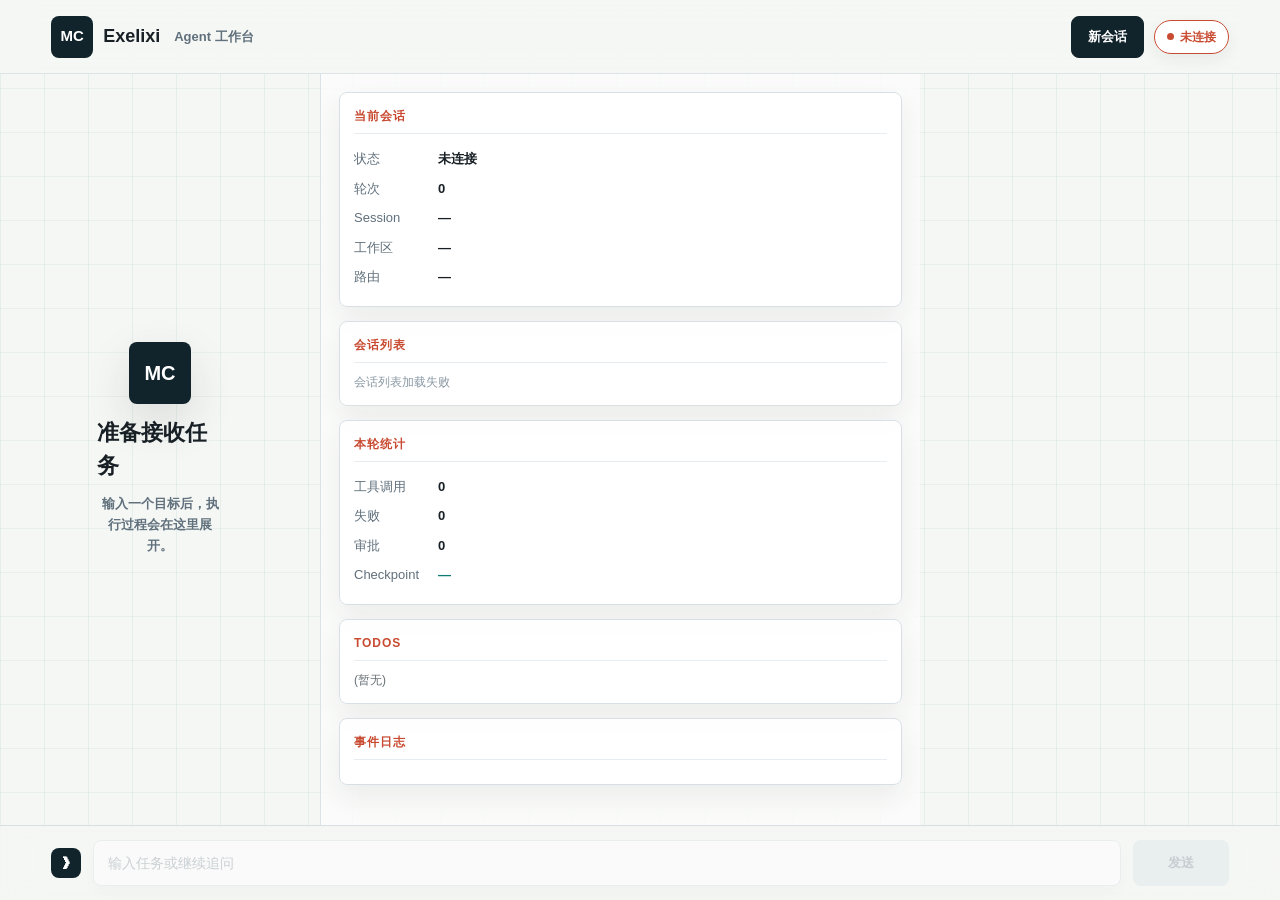
==== commit 5e17adac: "feat: Agent 风格对齐 + 策略-对话链接 + 新建策略按钮 chat.html: - 隐藏 Exelixi header/session-bar/sidebar/file-preview " ====
--- a/web/chat.html
+++ b/web/chat.html
@@ -268,22 +268,22 @@
   .turn-events{padding:2px 10px 6px}
 }
 
-/* ── Modern workbench refresh ────────────────────────── */
+/* ── Align with ai-backtester theme ──────────────────── */
 :root{
-  --bg:#0f1115;
-  --panel:#171a20;
-  --panel-2:#1d222b;
-  --surface:#222833;
-  --surface-soft:#151922;
-  --line:#2b3340;
+  --bg:#11151b;
+  --panel:#171c24;
+  --panel-2:#1d2430;
+  --surface:#202938;
+  --surface-soft:#141922;
+  --line:#293241;
   --line-soft:#222936;
-  --text:#edf1f5;
-  --muted:#96a1ae;
-  --faint:#687482;
-  --cyan:#5fd2c2;
-  --green:#79d887;
-  --amber:#f0bc65;
-  --red:#ee746f;
+  --text:#e8edf5;
+  --muted:#8e9aab;
+  --faint:#64748b;
+  --cyan:#3ab7bf;
+  --green:#22c55e;
+  --amber:#f5b700;
+  --red:#ef4444;
   --violet:#b894f6;
   --blue:#77a7ff;
   --shadow:0 22px 60px #0000004d;
@@ -1659,8 +1659,8 @@
 </head>
 <body>
 
-<!-- Header -->
-<header id="header">
+<!-- Header (hidden — 连接状态由父页面显示) -->
+<header id="header" hidden>
   <span class="logo">MC</span>
   <span class="title">Exelixi</span>
   <span class="sub">Agent 工作台</span>
@@ -1668,12 +1668,12 @@
   <span class="status-badge disconnected" id="status-badge">未连接</span>
 </header>
 
-<!-- Session bar -->
-<div id="session-bar"><span class="sb-label">Session:</span><span class="sb-value" id="session-id-display">—</span></div>
+<!-- Session bar (hidden) -->
+<div id="session-bar" hidden><span class="sb-label">Session:</span><span class="sb-value" id="session-id-display">—</span></div>
 
 <!-- Main -->
 <div id="main">
-  <aside id="file-preview">
+  <aside id="file-preview" hidden>
     <div class="side-section">
       <h3>文件预览</h3>
       <div id="file-preview-list">
@@ -1690,7 +1690,7 @@
       </div>
     </div>
   </div>
-  <aside id="sidebar">
+  <aside id="sidebar" hidden>
     <div class="side-section">
       <h3>当前会话</h3>
       <div class="side-row"><span class="label">状态</span><span class="value" id="side-status">未连接</span></div>
@@ -1856,7 +1856,14 @@
   const labels = { connecting: '连接中…', connected: '已连接', disconnected: '未连接', running: '运行中' };
   statusBadge.className = 'status-badge ' + status;
   statusBadge.textContent = labels[status] || status;
-  document.getElementById('side-status').textContent = labels[status] || status;
+  const sideStatus = document.getElementById('side-status');
+  if (sideStatus) sideStatus.textContent = labels[status] || status;
+  // 通知父页面连接状态
+  try {
+    if (window.parent && window.parent !== window) {
+      window.parent.postMessage({ type: 'agent-status', status: status }, window.location.origin);
+    }
+  } catch (_) {}
 }
 
 // ── Turn Management ─────────────────────────────────────────────────────
@@ -3055,6 +3062,17 @@
 // ── Init ────────────────────────────────────────────────────────────────
 connect();
 loadSessions();
+
+// 监听父页面的策略上下文切换
+window.addEventListener('message', (event) => {
+  if (event.origin !== window.location.origin) return;
+  const msg = event.data;
+  if (msg?.type === 'set-strategy' && msg.strategyName) {
+    // 将策略名称设置为当前任务上下文
+    taskInput.placeholder = '针对「' + msg.strategyName + '」输入策略需求…';
+    // 可选：自动填充预设提示词
+  }
+});
 </script>
 </body>
 </html>
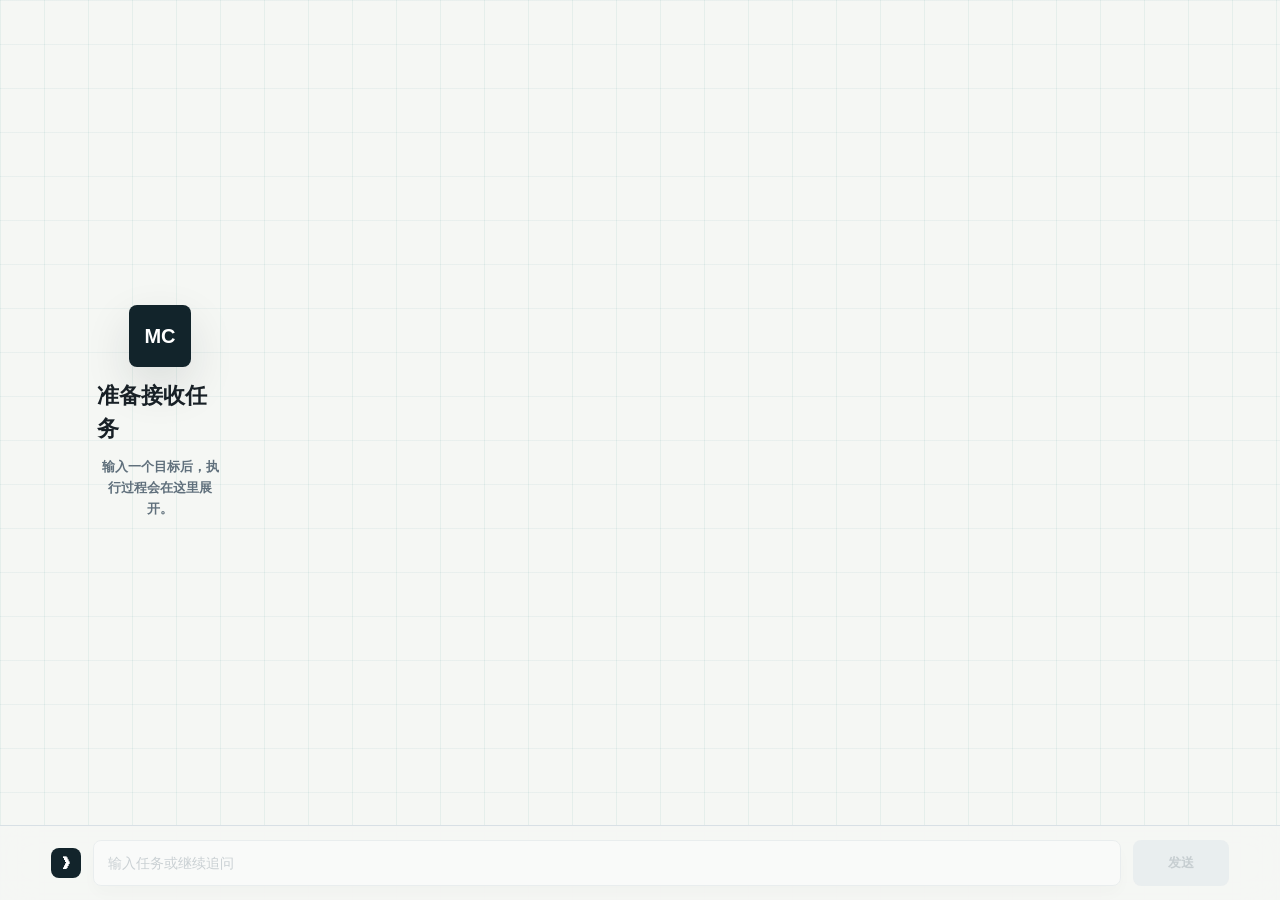
==== commit 0104b1a6: "fix: chat.html 只保留对话框 + 文件预览不自动弹出 + 恢复策略生成Agent标题 chat.html: - body background 改为 transparent，继承父页背景" ====
--- a/web/chat.html
+++ b/web/chat.html
@@ -11,9 +11,11 @@
 body{
   font-family:system-ui,-apple-system,'Segoe UI',Roboto,'Helvetica Neue',sans-serif;
   font-size:14px;line-height:1.5;
-  background:#101113;color:#d7d1c9;
+  background:transparent;color:#e8edf5;
   display:flex;flex-direction:column;
 }
+/* 隐藏 MokioAgent 原生 chrome，只保留对话框 */
+#header,#session-bar,#sidebar,#file-preview{display:none!important}
 ::-webkit-scrollbar{width:6px;height:6px}
 ::-webkit-scrollbar-track{background:#101113}
 ::-webkit-scrollbar-thumb{background:#3f474b;border-radius:3px}
@@ -268,25 +270,12 @@
   .turn-events{padding:2px 10px 6px}
 }
 
-/* ── Align with ai-backtester theme ──────────────────── */
+/* ── Theme variables (inherited from parent; kept for JS refs) ── */
 :root{
-  --bg:#11151b;
-  --panel:#171c24;
-  --panel-2:#1d2430;
-  --surface:#202938;
-  --surface-soft:#141922;
-  --line:#293241;
-  --line-soft:#222936;
-  --text:#e8edf5;
-  --muted:#8e9aab;
-  --faint:#64748b;
-  --cyan:#3ab7bf;
-  --green:#22c55e;
-  --amber:#f5b700;
-  --red:#ef4444;
-  --violet:#b894f6;
-  --blue:#77a7ff;
-  --shadow:0 22px 60px #0000004d;
+  --bg:#11151b;--panel:#171c24;--panel-2:#1d2430;
+  --surface:#202938;--surface-soft:#141922;--line:#293241;
+  --text:#e8edf5;--muted:#8e9aab;--faint:#64748b;
+  --cyan:#3ab7bf;--green:#22c55e;--amber:#f5b700;--red:#ef4444;
 }
 body{
   background:
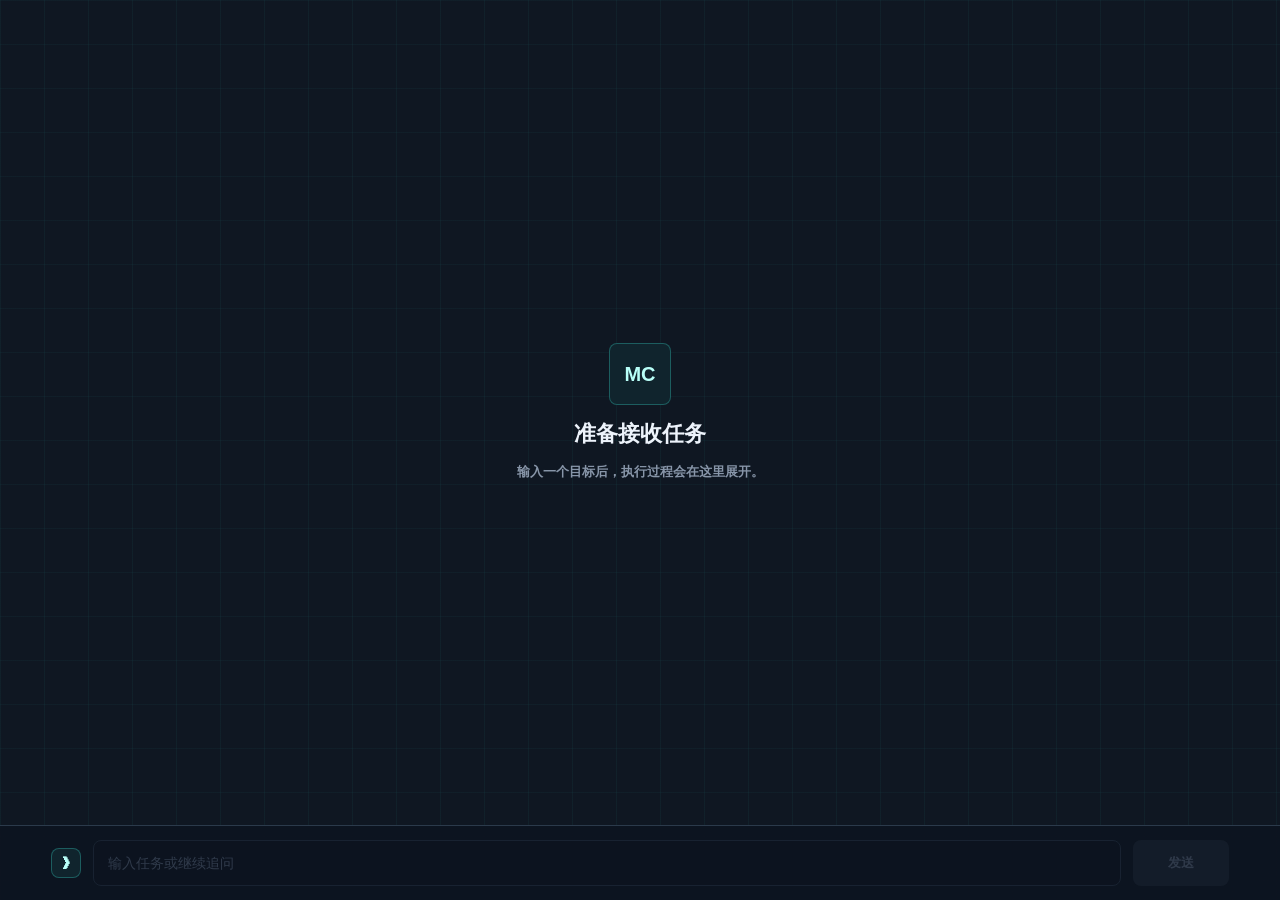
==== commit 7c47ffc6: "feat: UI 全面深色主题大改版 + Agent 交互升级 - styles.css: 全新深色主题配色方案（渐变背景、网格纹理、阴影系统） - 全局 UI 微交互动效（hover/focus/t" ====
--- a/web/chat.html
+++ b/web/chat.html
@@ -225,6 +225,36 @@
 .modal-box .modal-actions button{
   padding:8px 20px;border:none;border-radius:6px;
   font-size:14px;font-weight:500;cursor:pointer;
+}
+.modal-step{
+  margin-left:auto;
+  color:#9aa4a6;
+  font-size:12px;
+  font-weight:600;
+}
+.choice-list{
+  display:grid;
+  grid-template-columns:1fr;
+  gap:8px;
+}
+.choice-button{
+  width:100%;
+  min-height:40px;
+  height:auto;
+  padding:9px 12px;
+  border:1px solid #3f474b;
+  border-radius:6px;
+  background:#1e2022;
+  color:#f3ede3;
+  text-align:left;
+  cursor:pointer;
+  font:inherit;
+  font-weight:600;
+  line-height:1.45;
+}
+.choice-button:hover{
+  border-color:#7fd6c2;
+  background:#252b2e;
 }
 .btn-approve{background:#7fd68a;color:#101113}
 .btn-approve:hover{background:#6bc478}
@@ -1319,6 +1349,27 @@
   outline:none;
 }
 .modal-textarea:focus{border-color:var(--accent);box-shadow:0 0 0 3px rgba(15,123,117,.12)}
+.modal-step{
+  color:var(--muted);
+}
+.choice-list{
+  gap:10px;
+}
+.choice-button{
+  min-height:44px;
+  border:1px solid var(--line);
+  border-radius:8px;
+  background:#fff;
+  color:var(--ink);
+  box-shadow:0 8px 18px rgba(22,36,43,.05);
+  transition:transform 180ms ease,box-shadow 180ms ease,border-color 180ms ease;
+}
+.choice-button:hover{
+  border-color:rgba(15,123,117,.38);
+  background:#fff;
+  transform:translateY(-1px);
+  box-shadow:0 12px 28px rgba(22,36,43,.10);
+}
 .btn-approve{background:var(--deep);color:#fff}
 .btn-approve:hover{background:var(--accent)}
 .btn-reject{background:var(--accent-2)}
@@ -1643,6 +1694,191 @@
   #send-btn{
     width:100%;
   }
+}
+
+/* Dark embed theme for the backtester workspace */
+:root{
+  color-scheme:dark;
+  --ink:#edf3fb;
+  --muted:#8795a8;
+  --line:#2b3a4b;
+  --line-soft:#1f2a38;
+  --panel:#151d28;
+  --soft:#0f1722;
+  --accent:#33c2b7;
+  --accent-2:#fb7185;
+  --accent-3:#f0b94d;
+  --deep:#0d1520;
+  --shadow:0 18px 46px rgba(0,0,0,.30);
+  --shadow-hover:0 24px 62px rgba(0,0,0,.38);
+  --bg:#0b1017;
+  --panel-2:#1a2431;
+  --surface:#151d28;
+  --surface-soft:#111a25;
+  --text:#edf3fb;
+  --faint:#657589;
+  --cyan:var(--accent);
+  --green:#34d399;
+  --amber:var(--accent-3);
+  --red:var(--accent-2);
+  --violet:#9f8cff;
+  --blue:#6ca6ff;
+}
+html,body{
+  background:#0f1722;
+}
+body{
+  color:var(--text);
+  background:
+    linear-gradient(90deg,rgba(51,194,183,.055) 1px,transparent 1px),
+    linear-gradient(rgba(51,194,183,.045) 1px,transparent 1px),
+    #0f1722;
+  background-size:44px 44px;
+}
+#header,
+#input-area{
+  background:rgba(13,21,32,.94);
+  border-color:var(--line);
+  box-shadow:none;
+}
+#header .logo,
+#input-area .prompt,
+.empty-state .big{
+  background:#10242d;
+  color:#b8fff8;
+  border:1px solid rgba(51,194,183,.36);
+}
+#header .title,
+.empty-state .title,
+.event-card .head .title,
+.workflow-event-title,
+.side-row .value,
+.session-item .session-title{
+  color:var(--text);
+}
+#header .sub,
+.empty-state,
+.empty-state .hint,
+.side-row .label,
+.session-item .session-meta{
+  color:var(--muted);
+}
+#header .status-badge{
+  background:rgba(148,163,184,.12);
+  box-shadow:none;
+}
+#events{
+  background:transparent;
+}
+#main{
+  background:transparent;
+  grid-template-columns:minmax(0,1fr);
+}
+#sidebar,
+#file-preview{
+  background:rgba(13,21,32,.92);
+  border-color:var(--line);
+}
+.turn-group,
+.history-turn .history-bubble,
+.user-msg-wrap .bubble,
+.assistant-msg-wrap .bubble,
+.progress-card,
+.event-card,
+.side-section,
+.session-item,
+.file-preview-item,
+.modal-box{
+  border-color:var(--line);
+  background:rgba(21,29,40,.94);
+  color:var(--text);
+  box-shadow:0 12px 30px rgba(0,0,0,.22);
+}
+.assistant-msg-wrap .bubble,
+.event-card .body,
+.file-diff-lines,
+.modal-box .field-value,
+.modal-textarea,
+#task-input{
+  background:#0d1520;
+  color:var(--text);
+  border-color:var(--line);
+}
+.choice-button{
+  border-color:var(--line);
+  background:#0d1520;
+  color:var(--text);
+  box-shadow:none;
+}
+.choice-button:hover{
+  border-color:rgba(51,194,183,.42);
+  background:#111a25;
+  box-shadow:none;
+}
+.turn-header{
+  background:linear-gradient(135deg,#10242d,#123b3e);
+  color:var(--text);
+}
+.event-card:hover,
+.turn-group:hover,
+.session-item:hover{
+  border-color:rgba(51,194,183,.42);
+  box-shadow:0 18px 42px rgba(0,0,0,.30);
+}
+.event-card .head:hover{
+  background:rgba(51,194,183,.06);
+}
+.event-card .head .icon,
+.progress-step,
+.empty-state .shortcuts .sc-item,
+.markdown-body pre,
+.markdown-body :not(pre)>code,
+.markdown-body blockquote,
+.file-diff-label{
+  background:#111a25;
+  border-color:var(--line);
+  color:var(--muted);
+}
+.progress-step.done{
+  color:var(--green);
+  background:rgba(52,211,153,.12);
+}
+.progress-step.active{
+  color:var(--amber);
+  background:rgba(240,185,77,.14);
+}
+#task-input{
+  box-shadow:none;
+}
+#task-input::placeholder{
+  color:var(--faint);
+}
+#task-input:focus{
+  border-color:var(--accent);
+  box-shadow:0 0 0 3px rgba(51,194,183,.13);
+}
+#send-btn,
+.header-action,
+.btn-approve{
+  background:linear-gradient(180deg,#13a7a1,#0b7076);
+  color:#effffb;
+  border-color:rgba(51,194,183,.58);
+}
+#send-btn:hover:not(:disabled),
+.header-action:hover,
+.btn-approve:hover{
+  background:linear-gradient(180deg,#19bbb4,#0d7f84);
+  color:#effffb;
+}
+#send-btn:disabled{
+  background:#202b39;
+  color:var(--faint);
+}
+.btn-reject{
+  background:var(--red);
+}
+.empty-state .big{
+  box-shadow:none;
 }
 </style>
 </head>
@@ -1743,7 +1979,7 @@
 <!-- User Input Modal -->
 <div class="modal-overlay" id="user-input-modal">
   <div class="modal-box">
-    <h2>需要补充信息</h2>
+    <h2>需要补充信息 <span class="modal-step" id="user-input-step"></span></h2>
     <div class="field">
       <div class="field-label">问题</div>
       <div class="field-value" id="user-input-question"></div>
@@ -1752,7 +1988,11 @@
       <div class="field-label">上下文</div>
       <div class="field-value" id="user-input-context"></div>
     </div>
-    <div class="field">
+    <div class="field" id="user-input-options-field" hidden>
+      <div class="field-label">请选择</div>
+      <div class="choice-list" id="user-input-options"></div>
+    </div>
+    <div class="field" id="user-input-answer-field">
       <div class="field-label">回复</div>
       <textarea class="modal-textarea" id="user-input-answer" placeholder="输入补充信息"></textarea>
     </div>
@@ -2960,15 +3200,19 @@
 });
 
 function showUserInputModal(data) {
-  const questionEl = document.getElementById('user-input-question');
-  const contextEl = document.getElementById('user-input-context');
-  const answerEl = document.getElementById('user-input-answer');
-  questionEl.textContent = data.question || '';
-  contextEl.textContent = data.context || '无';
-  answerEl.value = data.default || '';
+  const items = normalizeUserInputItems(data);
+  if (!items.length) {
+    items.push({ question: '请补充信息', context: '', default: '', options: [] });
+  }
+  state.userInputPending = {
+    request_id: data.request_id,
+    items,
+    index: 0,
+    answers: [],
+    customMode: false,
+  };
   userInputModal.classList.add('open');
-  state.userInputPending = { request_id: data.request_id };
-  setTimeout(() => answerEl.focus(), 0);
+  renderUserInputStep();
 }
 
 function closeUserInputModal() {
@@ -2976,9 +3220,162 @@
   state.userInputPending = null;
 }
 
-document.getElementById('btn-user-submit').addEventListener('click', () => {
+function normalizeUserInputItems(data) {
+  const source = Array.isArray(data.questions) ? data.questions : Array.isArray(data.items) ? data.items : null;
+  if (source && source.length) {
+    return source.map((item) => normalizeUserInputItem(item, data)).filter((item) => item.question);
+  }
+  return [normalizeUserInputItem(data, data)].filter((item) => item.question);
+}
+
+function normalizeUserInputItem(item, root) {
+  if (typeof item === 'string') {
+    return parseUserInputQuestion({
+      question: item,
+      context: root.context || '',
+      default: root.default || '',
+      options: root.options || root.choices || [],
+    });
+  }
+  return parseUserInputQuestion({
+    question: item.question || item.prompt || item.title || '',
+    context: item.context || root.context || '',
+    default: item.default || item.value || '',
+    options: item.options || item.choices || item.values || [],
+  });
+}
+
+function parseUserInputQuestion(item) {
+  const explicitOptions = normalizeChoiceOptions(item.options);
+  if (explicitOptions.length) {
+    return {
+      question: String(item.question || '').trim(),
+      context: String(item.context || '').trim(),
+      default: String(item.default || ''),
+      options: explicitOptions,
+    };
+  }
+
+  const parsed = parseEmbeddedOptions(String(item.question || ''));
+  return {
+    question: parsed.question,
+    context: String(item.context || '').trim(),
+    default: String(item.default || ''),
+    options: parsed.options,
+  };
+}
+
+function normalizeChoiceOptions(options) {
+  if (!Array.isArray(options)) return [];
+  return options
+    .map((option) => {
+      if (option && typeof option === 'object') {
+        const label = option.label || option.name || option.title || option.value || '';
+        const value = option.value || label;
+        return { label: String(label).trim(), value: String(value).trim() };
+      }
+      const text = String(option || '').trim();
+      return { label: text, value: text };
+    })
+    .filter((option) => option.label);
+}
+
+function parseEmbeddedOptions(text) {
+  const lines = String(text || '').split(/\r?\n/).map((line) => line.trim()).filter(Boolean);
+  const options = [];
+  const questionLines = [];
+  for (const line of lines) {
+    const match = line.match(/^(?:[-*•]\s+|\d+[.)、]\s*|[A-Ha-h][.)、:：]\s*)(.+)$/);
+    if (match) {
+      options.push({ label: match[1].trim(), value: match[1].trim() });
+    } else {
+      questionLines.push(line.replace(/^选项[:：]\s*/, '').trim());
+    }
+  }
+  if (options.length >= 2 && questionLines.length) {
+    return { question: questionLines.join('\n'), options };
+  }
+  return { question: text.trim(), options: [] };
+}
+
+function renderUserInputStep() {
   if (!state.userInputPending) return;
-  const answer = document.getElementById('user-input-answer').value.trim();
+  const pending = state.userInputPending;
+  const item = pending.items[pending.index] || { question: '', context: '', default: '', options: [] };
+  const total = pending.items.length;
+  const questionEl = document.getElementById('user-input-question');
+  const contextEl = document.getElementById('user-input-context');
+  const stepEl = document.getElementById('user-input-step');
+  const answerEl = document.getElementById('user-input-answer');
+  const answerField = document.getElementById('user-input-answer-field');
+  const optionsField = document.getElementById('user-input-options-field');
+  const optionsEl = document.getElementById('user-input-options');
+  const submitBtn = document.getElementById('btn-user-submit');
+
+  pending.customMode = false;
+  questionEl.textContent = item.question || '';
+  contextEl.textContent = item.context || '无';
+  stepEl.textContent = total > 1 ? `${pending.index + 1} / ${total}` : '';
+  answerEl.value = item.default || '';
+
+  const choices = Array.isArray(item.options) ? item.options : [];
+  optionsEl.innerHTML = '';
+  if (choices.length) {
+    const allChoices = [...choices, { label: '用户自行补充', value: '__custom__', custom: true }];
+    for (const choice of allChoices) {
+      const button = document.createElement('button');
+      button.type = 'button';
+      button.className = 'choice-button';
+      button.textContent = choice.label;
+      button.addEventListener('click', () => {
+        if (choice.custom) {
+          pending.customMode = true;
+          answerField.hidden = false;
+          submitBtn.hidden = false;
+          answerEl.value = '';
+          answerEl.focus();
+          return;
+        }
+        recordUserInputAnswer(choice.value);
+      });
+      optionsEl.appendChild(button);
+    }
+    optionsField.hidden = false;
+    answerField.hidden = true;
+    submitBtn.hidden = true;
+  } else {
+    optionsField.hidden = true;
+    answerField.hidden = false;
+    submitBtn.hidden = false;
+    setTimeout(() => answerEl.focus(), 0);
+  }
+}
+
+function recordUserInputAnswer(answer) {
+  if (!state.userInputPending) return;
+  const pending = state.userInputPending;
+  const item = pending.items[pending.index] || {};
+  pending.answers.push({
+    question: item.question || '',
+    answer: String(answer || '').trim(),
+  });
+  pending.index++;
+  if (pending.index < pending.items.length) {
+    renderUserInputStep();
+    return;
+  }
+  sendUserInputAnswer(formatUserInputAnswers(pending.answers));
+}
+
+function formatUserInputAnswers(answers) {
+  if (answers.length === 1) return answers[0].answer;
+  return answers
+    .map((item, index) => `问题 ${index + 1}：${item.question}\n回答：${item.answer}`)
+    .join('\n\n');
+}
+
+function sendUserInputAnswer(answer) {
+  if (!state.userInputPending) return;
   state.ws.send(JSON.stringify({
     type: 'user_input',
     request_id: state.userInputPending.request_id,
@@ -2986,6 +3383,12 @@
     canceled: false,
   }));
   closeUserInputModal();
+}
+
+document.getElementById('btn-user-submit').addEventListener('click', () => {
+  if (!state.userInputPending) return;
+  const answer = document.getElementById('user-input-answer').value.trim();
+  recordUserInputAnswer(answer);
 });
 
 document.getElementById('btn-user-cancel').addEventListener('click', () => {
